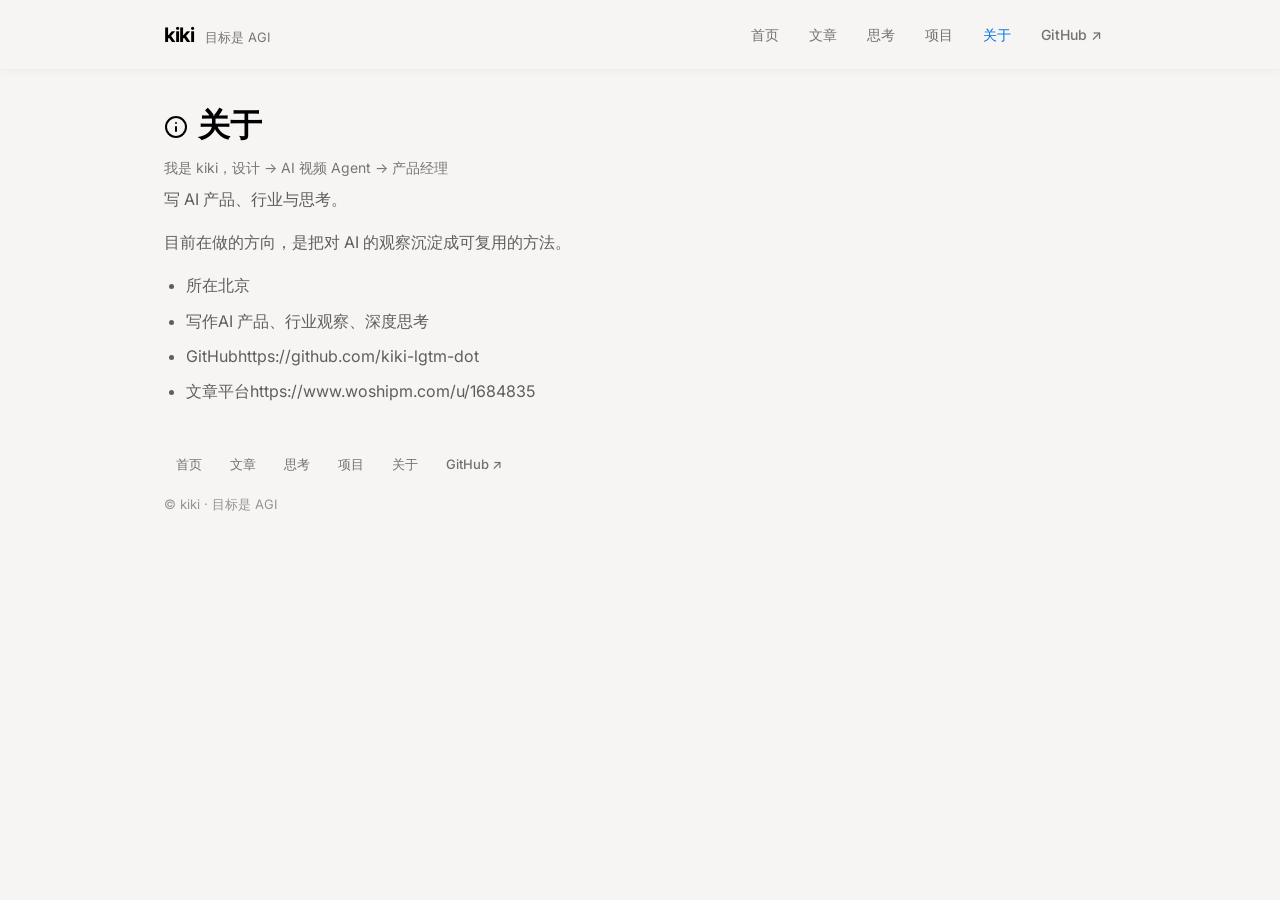
==== about/index.html @ 05e3a3a6 "feat: kiki 个人博客网站" ====
<!DOCTYPE html>
<html lang="zh-CN">
<head>
<meta charset="UTF-8">
<meta name="viewport" content="width=device-width, initial-scale=1">
<title>关于 · kiki</title>
<link rel="stylesheet" href="../assets/css/style.css">
</head>
<body>
<header class="site-header">
  <div class="wrap">
    <div class="brand">
      <span class="name">kiki</span>
      <span class="tagline">目标是 AGI</span>
    </div>
    <nav class="nav">
      <a href="../index.html" class="">首页</a>
      <a href="../blog/index.html" class="">文章</a>
      <a href="../thought/index.html" class="">思考</a>
      <a href="../project/index.html" class="">项目</a>
      <a href="../about/index.html" class="active">关于</a>
      <a href="https://github.com/kiki-lgtm-dot" target="_blank" rel="noopener">GitHub ↗</a>
    </nav>
  </div>
</header>
<main class="wrap">
    <div class="page-head">
      <h1><svg width="24" height="24" viewBox="0 0 24 24" fill="none" stroke="currentColor" stroke-width="2" stroke-linecap="round" stroke-linejoin="round" style="flex-shrink:0;"><circle cx="12" cy="12" r="10"/><path d="M12 16v-4"/><path d="M12 8h.01"/></svg> 关于</h1>
      <p>我是 kiki，设计 → AI 视频 Agent → 产品经理</p>
    </div>
    <div class="article-body" style="max-width:720px">
      <p>写 AI 产品、行业与思考。</p><p>目前在做的方向，是把对 AI 的观察沉淀成可复用的方法。</p>
      <ul><li><span class="date">所在</span><span>北京</span></li><li><span class="date">写作</span><span>AI 产品、行业观察、深度思考</span></li><li><span class="date">GitHub</span><span><a href="https://github.com/kiki-lgtm-dot" target="_blank" rel="noopener">https://github.com/kiki-lgtm-dot</a></span></li><li><span class="date">文章平台</span><span><a href="https://www.woshipm.com/u/1684835" target="_blank" rel="noopener">https://www.woshipm.com/u/1684835</a></span></li></ul>
    </div>
  </main>
<footer class="site-footer">
  <div class="wrap">
    <nav class="footer-links"><a href="../index.html" class="">首页</a>
      <a href="../blog/index.html" class="">文章</a>
      <a href="../thought/index.html" class="">思考</a>
      <a href="../project/index.html" class="">项目</a>
      <a href="../about/index.html" class="">关于</a>
      <a href="https://github.com/kiki-lgtm-dot" target="_blank" rel="noopener">GitHub ↗</a></nav>
    <div class="copyright">© kiki · 目标是 AGI</div>
  </div>
</footer>
</body>
</html>
---- assets/css/style.css ----
@import url('https://fonts.googleapis.com/css2?family=Inter:wght@400;500;600;700&family=Source+Serif+Pro:ital@0;1&display=swap');

/* ============================================================
   kiki 个人博客 —— Notion 风 · warm paper notebook
   参考 styles.refero.design/style/2bf4c61f
   ============================================================ */
:root {
  --blue: #0075de;            /* Notion Blue —— 唯一主色 */
  --paper: #f6f5f4;           /* 暖米色画布 */
  --white: #ffffff;           /* 卡片表面 */
  --ink: #000000;             /* 墨色 */
  --charcoal: #111111;
  --stone: #757575;           /* 60% 墨 */
  --graphite: #615d59;        /* 正文暖灰 */
  --slate: #696969;
  --sky-tint: #e6f3fe;        /* 浅蓝 ghost */
  --marigold: #ffb110;        /* 黄 accent */
  --coral: #f64932;           /* 红橙 accent */
  --saffron: #e89d01;
  --vermillion: #e32d14;
  --mocha: #b18164;
  --sky-wash: #62aef0;        /* 亮蓝 accent */
  --midnight: #02093a;        /* 深蓝黑 accent */
  --border: rgba(0, 0, 0, 0.08);
  --radius-card: 12px;
  --radius-btn: 8px;
  --radius-pill: 9999px;
  --font: 'Inter', ui-sans-serif, system-ui, -apple-system, BlinkMacSystemFont,
          'Segoe UI', 'PingFang SC', 'Hiragino Sans GB', 'Microsoft YaHei', sans-serif;
  --font-serif: 'Source Serif Pro', Georgia, 'Songti SC', 'SimSun', serif;
}

* { box-sizing: border-box; }

html { -webkit-text-size-adjust: 100%; }

body {
  margin: 0;
  background: var(--paper);
  color: var(--ink);
  font-family: var(--font);
  font-size: 16px;
  line-height: 1.5;
  word-break: break-word;
  -webkit-font-smoothing: antialiased;
}

a { color: inherit; text-decoration: none; transition: color .16s; }
a:hover { color: var(--blue); }

img { max-width: 100%; height: auto; }

.wrap {
  max-width: 1000px;
  margin: 0 auto;
  padding: 0 24px;
}

/* ---------- 顶部导航（sticky + 极轻投影） ---------- */
.site-header {
  position: sticky;
  top: 0;
  z-index: 50;
  background: rgba(246, 245, 244, 0.86);
  -webkit-backdrop-filter: blur(10px);
  backdrop-filter: blur(10px);
  box-shadow: 0px 0.7px 1.462px 0px rgba(0, 0, 0, 0.015), 0px 3px 9px 0px rgba(0, 0, 0, 0.03);
  padding: 16px 0;
}
.site-header .wrap {
  display: flex;
  align-items: center;
  justify-content: space-between;
  gap: 16px;
  flex-wrap: wrap;
}
.brand { display: flex; align-items: baseline; gap: 10px; }
.brand .name {
  font-size: 20px;
  font-weight: 700;
  letter-spacing: -0.3px;
  color: var(--ink);
}
.brand .tagline { font-size: 13px; color: var(--stone); }
.nav { display: flex; gap: 2px; flex-wrap: wrap; }
.nav a {
  font-size: 14px;
  font-weight: 500;
  color: rgba(0, 0, 0, 0.54);
  padding: 8px 14px;
  border-radius: var(--radius-btn);
  transition: color .16s;
}
.nav a:hover { color: var(--ink); }
.nav a.active { color: var(--blue); }

/* ---------- 首页英雄区（accent 色块卡） ---------- */
.hero { padding: 36px 0 8px; }
.hero-grid {
  display: grid;
  grid-template-columns: repeat(3, 1fr);
  gap: 16px;
}
.stat-card {
  position: relative;
  display: block;
  border-radius: var(--radius-card);
  padding: 24px;
  transition: transform .18s;
}
.stat-card:hover { transform: translateY(-2px); color: inherit; }
.stat-card:nth-child(1) { background: var(--marigold); }
.stat-card:nth-child(2) { background: var(--sky-wash); }
.stat-card:nth-child(3) { background: var(--midnight); }
.stat-card:nth-child(3) .title,
.stat-card:nth-child(3) .sub { color: #fff; }
.stat-card:nth-child(3) .arrow { color: rgba(255, 255, 255, 0.6); }

.stat-card .num {
  font-size: 44px;
  font-weight: 800;
  line-height: 1;
  letter-spacing: -1.5px;
  color: var(--ink);
}
.stat-card:nth-child(3) .num { color: #fff; }
.stat-card .title { font-size: 17px; font-weight: 600; margin-top: 8px; }
.stat-card .sub { font-size: 13px; color: rgba(0, 0, 0, 0.6); margin-top: 2px; }
.stat-card .arrow {
  position: absolute;
  right: 22px;
  top: 26px;
  font-size: 20px;
  color: rgba(0, 0, 0, 0.4);
}

/* 装饰角色标记：白底圆 + 2px 彩色描边 */
.neu-icon {
  display: inline-flex;
  align-items: center;
  justify-content: center;
  width: 48px;
  height: 48px;
  border-radius: 50%;
  margin-bottom: 12px;
  background: var(--white);
}
.stat-card:nth-child(1) .neu-icon { color: var(--blue); }
.stat-card:nth-child(2) .neu-icon { color: var(--coral); }
.stat-card:nth-child(3) .neu-icon { color: var(--marigold); }

/* ---------- 主体两栏布局 ---------- */
.layout {
  display: grid;
  grid-template-columns: minmax(0, 1fr) 280px;
  gap: 44px;
  padding: 32px 0 64px;
}
@media (max-width: 800px) {
  .layout { grid-template-columns: 1fr; }
  .hero-grid { grid-template-columns: 1fr; }
}

.section-title svg,
.page-head h1 svg { vertical-align: -3px; margin-right: 4px; }
.section-title {
  font-size: 22px;
  font-weight: 700;
  letter-spacing: -0.4px;
  margin: 0;
}
.section-meta {
  display: flex;
  justify-content: space-between;
  align-items: baseline;
  margin-bottom: 20px;
}
.section-meta .more { font-size: 13px; color: var(--stone); font-weight: 500; }

.post-item {
  background: var(--white);
  border: 1px solid var(--border);
  border-radius: var(--radius-card);
  padding: 24px;
  margin-bottom: 16px;
  transition: border-color .16s;
}
.post-item:hover { border-color: rgba(0, 0, 0, 0.16); }
.post-item .ptitle {
  font-size: 18px;
  font-weight: 600;
  letter-spacing: -0.2px;
  line-height: 1.4;
  margin: 0 0 6px;
}
.post-item .ptitle a:hover { color: var(--blue); }
.post-meta {
  font-size: 13px;
  color: var(--stone);
  margin-bottom: 8px;
  display: flex;
  align-items: center;
  gap: 8px;
}
.cat-tag {
  display: inline-block;
  font-size: 12px;
  font-weight: 500;
  color: var(--ink);
  background: var(--sky-tint);
  border-radius: var(--radius-pill);
  padding: 2px 12px;
}
.post-item .excerpt {
  font-size: 14px;
  color: var(--graphite);
  margin: 0 0 8px;
  display: -webkit-box;
  -webkit-line-clamp: 2;
  -webkit-box-orient: vertical;
  overflow: hidden;
}
.read-more { font-size: 13px; color: var(--blue); font-weight: 500; }

/* ---------- 侧栏 ---------- */
.sidebar .sblock { margin-bottom: 28px; }
.sidebar h3 {
  display: flex;
  align-items: center;
  gap: 6px;
  font-size: 13px;
  font-weight: 600;
  letter-spacing: 0.2px;
  color: var(--stone);
  margin: 0 0 12px;
}
.sidebar .box {
  background: var(--white);
  border: 1px solid var(--border);
  border-radius: var(--radius-card);
  padding: 20px 18px;
  text-align: center;
}
.sidebar .profile .avatar {
  width: 88px;
  height: 88px;
  border-radius: 50%;
  background: #f0f0f0;
  margin: 0 auto 14px;
  overflow: hidden;
  border: 2px solid var(--blue);
}
.sidebar .profile .avatar img {
  width: 100%;
  height: 100%;
  object-fit: cover;
  object-position: 50% 22%;
}
.sidebar .profile .pname { font-size: 16px; font-weight: 600; }
.sidebar .profile .pdesc { font-size: 13px; color: var(--stone); margin-top: 4px; }
.sidebar .profile p { font-size: 13px; color: var(--stone); margin: 6px 0 0; }

.sidebar ul { list-style: none; margin: 0; padding: 0; }
.sidebar li {
  margin: 0;
  padding: 7px 0;
  font-size: 14px;
  border-bottom: 1px dashed #e3e0db;
}
.sidebar li:last-child { border-bottom: 0; }
.sidebar li a { color: rgba(0, 0, 0, 0.8); }
.sidebar li a:hover { color: var(--blue); }
.sidebar li .count { color: var(--stone); font-size: 12px; margin-left: 4px; }
.sidebar .plain-list li { display: flex; justify-content: space-between; }

/* ---------- 搜索框 ---------- */
.search-box {
  display: flex;
  background: var(--white);
  border: 1px solid var(--border);
  border-radius: var(--radius-btn);
  overflow: hidden;
}
.search-box input {
  flex: 1;
  border: 0;
  padding: 9px 14px;
  font-size: 14px;
  font-family: inherit;
  background: transparent;
  outline: none;
  color: var(--ink);
}

/* ---------- 页脚 ---------- */
.site-footer { padding: 28px 0 48px; }
.site-footer .wrap { display: flex; flex-direction: column; gap: 14px; }
.footer-links { display: flex; gap: 4px; flex-wrap: wrap; }
.footer-links a {
  font-size: 13px;
  font-weight: 500;
  color: rgba(0, 0, 0, 0.54);
  padding: 6px 12px;
  border-radius: var(--radius-btn);
}
.footer-links a:hover { color: var(--ink); }
.copyright { font-size: 13px; color: rgba(0, 0, 0, 0.4); }

/* ---------- 文章详情页（白纸卡） ---------- */
.article-page {
  max-width: 760px;
  margin: 32px auto 68px;
  padding: 44px 48px;
  background: var(--white);
  border: 1px solid var(--border);
  border-radius: var(--radius-card);
}
@media (max-width: 640px) {
  .article-page { margin: 16px 12px 52px; padding: 26px 20px; }
}
.article-head { margin-bottom: 26px; }
.article-head .cat { margin-bottom: 14px; }
.article-head h1 {
  font-size: 32px;
  font-weight: 700;
  letter-spacing: -0.7px;
  line-height: 1.25;
  margin: 0 0 12px;
}
.article-head .meta { font-size: 13px; color: var(--stone); }
.article-cover {
  margin: 0 0 28px;
  border-radius: var(--radius-card);
  overflow: hidden;
  border: 1px solid var(--border);
}
.article-cover img { display: block; width: 100%; }
/* 引言用衬线体，编辑感 */
.article-lead {
  font-size: 17px;
  font-family: var(--font-serif);
  color: var(--graphite);
  line-height: 1.6;
  margin: 0 0 28px;
  padding-left: 18px;
  border-left: 2px solid var(--marigold);
}
.article-body h2 {
  font-size: 22px;
  font-weight: 700;
  letter-spacing: -0.4px;
  margin: 34px 0 14px;
  line-height: 1.3;
}
.article-body h3 { font-size: 17px; font-weight: 600; margin: 24px 0 10px; }
.article-body p {
  margin: 0 0 16px;
  font-size: 16px;
  line-height: 1.7;
  color: var(--graphite);
}
.article-body ul, .article-body ol { margin: 0 0 16px; padding-left: 22px; }
.article-body li { margin-bottom: 8px; line-height: 1.7; color: var(--graphite); }
.article-body blockquote {
  margin: 0 0 18px;
  padding: 14px 18px;
  background: var(--sky-tint);
  border-radius: var(--radius-btn);
  color: var(--graphite);
  font-size: 15px;
}
.article-body .refs {
  margin-top: 34px;
  padding-top: 18px;
  border-top: 1px solid var(--border);
  font-size: 13px;
  color: var(--stone);
}
.article-body .refs h2 { font-size: 15px; }
.article-body .refs li { font-size: 13px; color: var(--stone); }

/* ---------- 列表页标题区 ---------- */
.page-head { padding: 32px 0 8px; }
.page-head h1 {
  font-size: 32px;
  font-weight: 700;
  letter-spacing: -0.7px;
  margin: 0;
}
.page-head p { font-size: 14px; color: var(--stone); margin: 8px 0 0; }

/* ---------- 年份分组 ---------- */
.year-group { margin: 24px 0; }
.year-group h2 {
  font-size: 18px;
  font-weight: 600;
  letter-spacing: -0.2px;
  margin: 0 0 8px;
  color: var(--ink);
}
.year-group h2 .cnt { color: var(--stone); font-weight: 400; font-size: 14px; }
.year-group ul { list-style: none; margin: 0; padding: 0; }
.year-group li {
  display: flex;
  align-items: baseline;
  gap: 14px;
  padding: 12px 16px;
  margin-bottom: 8px;
  background: var(--white);
  border: 1px solid var(--border);
  border-radius: var(--radius-btn);
}
.year-group li .date { font-size: 13px; color: var(--stone); flex-shrink: 0; }
.year-group li a { font-size: 15px; flex: 1; }
.year-group li a:hover { color: var(--blue); }
.year-group li .cat { font-size: 12px; color: var(--stone); flex-shrink: 0; }
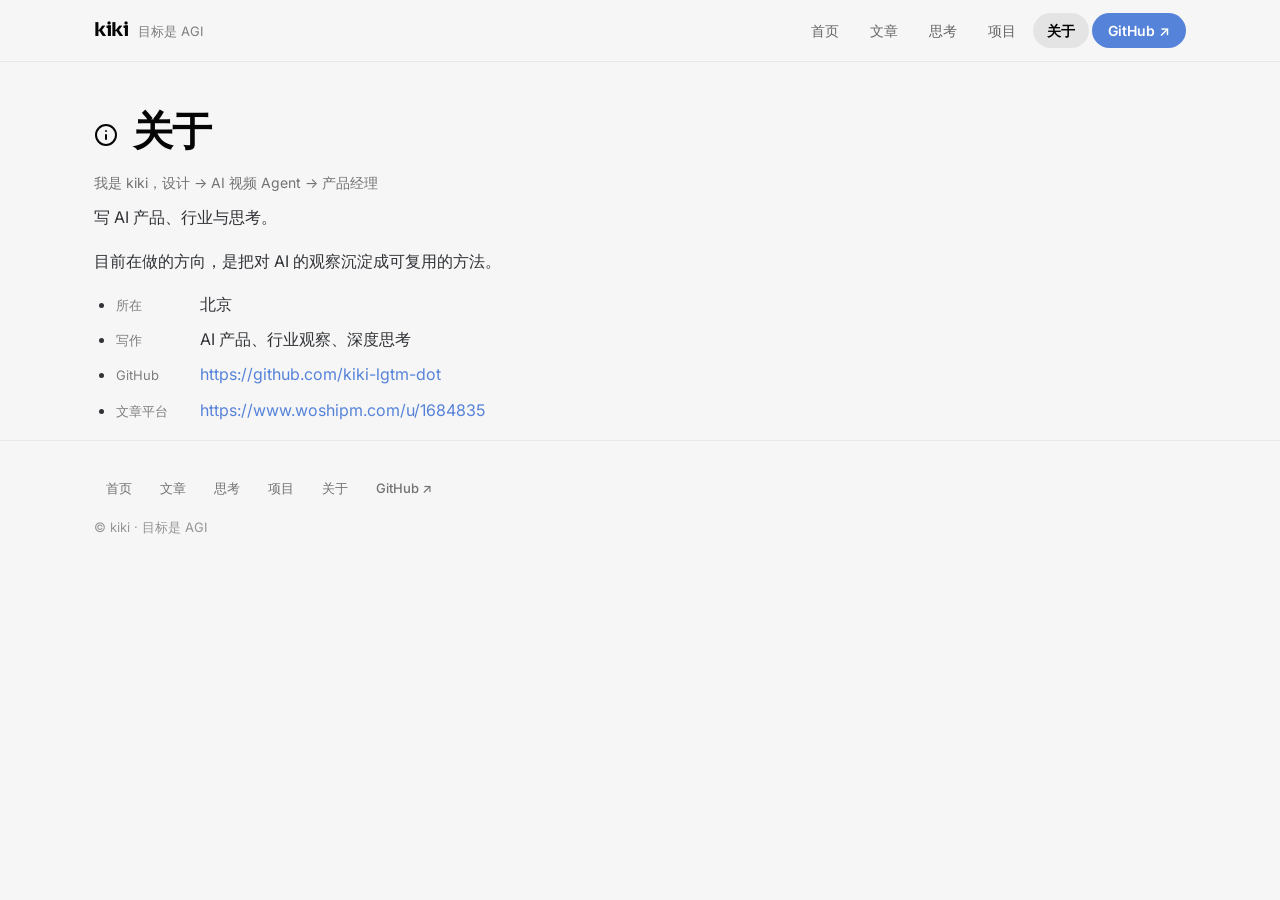
==== commit 75b943a7: "feat: 首页重设计为 Huly 午夜极光风（深色 hero + 胶囊几何 + 深浅节奏）" ====
--- a/about/index.html
+++ b/about/index.html
@@ -6,7 +6,7 @@
 <title>关于 · kiki</title>
 <link rel="stylesheet" href="../assets/css/style.css">
 </head>
-<body>
+<body class="page-light">
 <header class="site-header">
   <div class="wrap">
     <div class="brand">
@@ -19,7 +19,7 @@
       <a href="../thought/index.html" class="">思考</a>
       <a href="../project/index.html" class="">项目</a>
       <a href="../about/index.html" class="active">关于</a>
-      <a href="https://github.com/kiki-lgtm-dot" target="_blank" rel="noopener">GitHub ↗</a>
+      <a href="https://github.com/kiki-lgtm-dot" target="_blank" rel="noopener" class="nav-cta">GitHub ↗</a>
     </nav>
   </div>
 </header>
@@ -40,7 +40,7 @@
       <a href="../thought/index.html" class="">思考</a>
       <a href="../project/index.html" class="">项目</a>
       <a href="../about/index.html" class="">关于</a>
-      <a href="https://github.com/kiki-lgtm-dot" target="_blank" rel="noopener">GitHub ↗</a></nav>
+      <a href="https://github.com/kiki-lgtm-dot" target="_blank" rel="noopener" class="">GitHub ↗</a></nav>
     <div class="copyright">© kiki · 目标是 AGI</div>
   </div>
 </footer>
--- a/assets/css/style.css
+++ b/assets/css/style.css
@@ -1,38 +1,55 @@
-@import url('https://fonts.googleapis.com/css2?family=Inter:wght@400;500;600;700&family=Source+Serif+Pro:ital@0;1&display=swap');
-
-/* ============================================================
-   kiki 个人博客 —— Notion 风 · warm paper notebook
-   参考 styles.refero.design/style/2bf4c61f
+@import url('https://fonts.googleapis.com/css2?family=Inter:wght@300;400;500;600;700&family=Sora:wght@400;500;600;700;800&display=swap');
+
+/* ============================================================
+   kiki 个人博客 —— Huly 风 · midnight observatory aurora
+   参考 styles.refero.design/style/d018e81d-6bb6-4445-86d7-39fd6be7e74d
+   语言：近黑画布 + 紫罗兰鸢尾 → 珊瑚余烬的极光光束
    ============================================================ */
 :root {
-  --blue: #0075de;            /* Notion Blue —— 唯一主色 */
-  --paper: #f6f5f4;           /* 暖米色画布 */
-  --white: #ffffff;           /* 卡片表面 */
-  --ink: #000000;             /* 墨色 */
-  --charcoal: #111111;
-  --stone: #757575;           /* 60% 墨 */
-  --graphite: #615d59;        /* 正文暖灰 */
-  --slate: #696969;
-  --sky-tint: #e6f3fe;        /* 浅蓝 ghost */
-  --marigold: #ffb110;        /* 黄 accent */
-  --coral: #f64932;           /* 红橙 accent */
-  --saffron: #e89d01;
-  --vermillion: #e32d14;
-  --mocha: #b18164;
-  --sky-wash: #62aef0;        /* 亮蓝 accent */
-  --midnight: #02093a;        /* 深蓝黑 accent */
-  --border: rgba(0, 0, 0, 0.08);
-  --radius-card: 12px;
-  --radius-btn: 8px;
-  --radius-pill: 9999px;
+  /* —— 深色表面（首页 / hero） —— */
+  --void: #090a0c;              /* 最深的近黑，hero 渐变基底 */
+  --obsidian: #303236;          /* 深色页面画布 */
+  --charcoal: #111111;          /* 抬升的卡片面板 */
+  --card: #16171a;              /* 深色卡片微抬升面 */
+  --slate-edge: #4a4b50;        /* 深色细边 / 分隔线 */
+  --iron-veil: #6b6c6d;         /* 标签、列表项填充的弱化底 */
+  --smoke: #95979e;             /* 次级文字、图标描边 */
+  --ash: #a9a9aa;               /* 三级文字 */
+  --frost: #d1d1d1;             /* 浅色模式边框 */
+  --linen: #e5e5e7;             /* 浅色表面 tint */
+  --snow: #ffffff;              /* 白 */
+
+  /* —— 强调色：只有这一对 —— */
+  --iris: #5683da;              /* Electric Iris 主色 */
+  --iris-bright: #7ea0e8;       /* iris 亮部 */
+  --ember: #ff8964;             /* Ember Pulse 暖色 */
+  --molasses: #5a250a;          /* 深余烬 */
+
+  /* —— 浅色模式（列表页 / 文章页） —— */
+  --paper: #f6f6f6;
+  --ink: #050506;
+  --ink-soft: #303236;
+
+  /* —— 字体 —— */
   --font: 'Inter', ui-sans-serif, system-ui, -apple-system, BlinkMacSystemFont,
           'Segoe UI', 'PingFang SC', 'Hiragino Sans GB', 'Microsoft YaHei', sans-serif;
-  --font-serif: 'Source Serif Pro', Georgia, 'Songti SC', 'SimSun', serif;
+  --font-display: 'Sora', 'Inter', ui-sans-serif, system-ui, -apple-system,
+          BlinkMacSystemFont, 'Segoe UI', 'PingFang SC', 'Microsoft YaHei', sans-serif;
+
+  /* —— 形状 —— */
+  --radius-input: 4px;
+  --radius-card: 12px;
+  --radius-panel: 30px;
+  --radius-full: 9999px;
+
+  /* —— 阴影 —— */
+  --shadow-sm: rgba(0, 0, 0, 0.15) 0px 4px 6px 0px;
+  --shadow-md: rgba(0, 0, 0, 0.35) 0px 4px 16px 0px;
+  --shadow-xl: rgba(0, 0, 0, 0.5) 0px 6px 25px 0px;
 }
 
 * { box-sizing: border-box; }
-
-html { -webkit-text-size-adjust: 100%; }
+html { -webkit-text-size-adjust: 100%; scroll-behavior: smooth; }
 
 body {
   margin: 0;
@@ -43,29 +60,28 @@
   line-height: 1.5;
   word-break: break-word;
   -webkit-font-smoothing: antialiased;
-}
-
-a { color: inherit; text-decoration: none; transition: color .16s; }
-a:hover { color: var(--blue); }
-
+  text-rendering: optimizeLegibility;
+}
+
+::selection { background: rgba(86, 131, 218, 0.28); }
+
+a { color: inherit; text-decoration: none; transition: color .16s, background .16s, border-color .16s; }
 img { max-width: 100%; height: auto; }
 
-.wrap {
-  max-width: 1000px;
-  margin: 0 auto;
-  padding: 0 24px;
-}
-
-/* ---------- 顶部导航（sticky + 极轻投影） ---------- */
+.wrap { max-width: 1140px; margin: 0 auto; padding: 0 24px; }
+
+/* ============================================================
+   顶部导航
+   ============================================================ */
 .site-header {
   position: sticky;
   top: 0;
   z-index: 50;
-  background: rgba(246, 245, 244, 0.86);
-  -webkit-backdrop-filter: blur(10px);
-  backdrop-filter: blur(10px);
-  box-shadow: 0px 0.7px 1.462px 0px rgba(0, 0, 0, 0.015), 0px 3px 9px 0px rgba(0, 0, 0, 0.03);
-  padding: 16px 0;
+  padding: 13px 0;
+  background: rgba(246, 246, 246, 0.86);
+  -webkit-backdrop-filter: blur(12px);
+  backdrop-filter: blur(12px);
+  border-bottom: 1px solid rgba(0, 0, 0, 0.06);
 }
 .site-header .wrap {
   display: flex;
@@ -76,167 +92,334 @@
 }
 .brand { display: flex; align-items: baseline; gap: 10px; }
 .brand .name {
-  font-size: 20px;
+  font-family: var(--font-display);
+  font-size: 19px;
   font-weight: 700;
-  letter-spacing: -0.3px;
+  letter-spacing: -0.4px;
   color: var(--ink);
 }
-.brand .tagline { font-size: 13px; color: var(--stone); }
-.nav { display: flex; gap: 2px; flex-wrap: wrap; }
+.brand .tagline { font-size: 13px; color: rgba(5, 5, 6, 0.5); }
+
+.nav { display: flex; align-items: center; gap: 3px; flex-wrap: wrap; }
 .nav a {
   font-size: 14px;
   font-weight: 500;
-  color: rgba(0, 0, 0, 0.54);
-  padding: 8px 14px;
-  border-radius: var(--radius-btn);
-  transition: color .16s;
-}
-.nav a:hover { color: var(--ink); }
-.nav a.active { color: var(--blue); }
-
-/* ---------- 首页英雄区（accent 色块卡） ---------- */
-.hero { padding: 36px 0 8px; }
-.hero-grid {
+  color: rgba(5, 5, 6, 0.6);
+  padding: 7px 14px;
+  border-radius: var(--radius-full);
+}
+.nav a:hover { color: var(--ink); background: rgba(0, 0, 0, 0.05); }
+.nav a.active { color: var(--ink); background: rgba(0, 0, 0, 0.07); font-weight: 600; }
+
+/* GitHub 用主色胶囊按钮 */
+.nav a.nav-cta {
+  background: var(--iris);
+  color: #fff;
+  padding: 7px 16px;
+  font-weight: 600;
+}
+.nav a.nav-cta:hover { background: #6c94e2; color: #fff; }
+
+/* —— 首页深色版导航（透明悬浮于 hero 之上） —— */
+body.page-home .site-header {
+  background: transparent;
+  border-bottom-color: transparent;
+}
+body.page-home .brand .name { color: #fff; }
+body.page-home .brand .tagline { color: rgba(255, 255, 255, 0.55); }
+body.page-home .nav a { color: rgba(255, 255, 255, 0.72); }
+body.page-home .nav a:hover { color: #fff; background: rgba(255, 255, 255, 0.1); }
+body.page-home .nav a.active { color: #fff; background: rgba(255, 255, 255, 0.14); }
+body.page-home .nav a.nav-cta {
+  background: rgba(255, 255, 255, 0.12);
+  color: #fff;
+  border: 1px solid rgba(255, 255, 255, 0.22);
+}
+body.page-home .nav a.nav-cta:hover { background: #fff; color: var(--void); }
+
+/* ============================================================
+   按钮（胶囊优先）
+   ============================================================ */
+.btn {
+  display: inline-flex;
+  align-items: center;
+  gap: 8px;
+  font-size: 14px;
+  font-weight: 500;
+  padding: 12px 24px;
+  border-radius: var(--radius-full);
+  letter-spacing: -0.01em;
+  cursor: pointer;
+}
+.btn-primary { background: var(--iris); color: #fff; }
+.btn-primary:hover { background: var(--iris-bright); color: #fff; box-shadow: 0 0 0 6px rgba(86, 131, 218, 0.18); }
+.btn-ghost {
+  background: transparent;
+  color: #fff;
+  border: 1px solid var(--slate-edge);
+}
+.btn-ghost:hover { background: #fff; color: var(--void); }
+
+/* ============================================================
+   首页 Hero —— 极光光束
+   ============================================================ */
+.hero {
+  position: relative;
+  overflow: hidden;
+  background: var(--void);
+  color: var(--snow);
+  padding: 96px 0 88px;
+}
+/* 夜空星点 */
+.hero::before {
+  content: "";
+  position: absolute;
+  inset: 0;
+  background-image:
+    radial-gradient(1px 1px at 18% 24%, rgba(255,255,255,0.55) 0, transparent 55%),
+    radial-gradient(1px 1px at 68% 14%, rgba(255,255,255,0.4) 0, transparent 55%),
+    radial-gradient(1.5px 1.5px at 82% 30%, rgba(255,255,255,0.35) 0, transparent 55%),
+    radial-gradient(1px 1px at 12% 62%, rgba(255,255,255,0.3) 0, transparent 55%),
+    radial-gradient(1px 1px at 44% 18%, rgba(255,255,255,0.28) 0, transparent 55%),
+    radial-gradient(1px 1px at 56% 68%, rgba(255,255,255,0.25) 0, transparent 55%),
+    radial-gradient(1.5px 1.5px at 90% 66%, rgba(255,255,255,0.3) 0, transparent 55%),
+    radial-gradient(1px 1px at 30% 44%, rgba(255,255,255,0.22) 0, transparent 55%);
+  pointer-events: none;
+}
+/* 垂直极光光束：鸢尾 → 余烬 → 白 */
+.hero::after {
+  content: "";
+  position: absolute;
+  top: -25%;
+  bottom: -25%;
+  right: 6%;
+  width: 26%;
+  background: linear-gradient(180deg,
+    rgba(86, 131, 218, 0.55) 0%,
+    rgba(86, 131, 218, 0.3) 32%,
+    rgba(255, 137, 100, 0.42) 66%,
+    rgba(255, 255, 255, 0.75) 100%);
+  filter: blur(46px);
+  opacity: 0.95;
+  pointer-events: none;
+}
+/* 底部太阳光晕 */
+.hero .aurora-wash {
+  position: absolute;
+  left: -10%;
+  bottom: -42%;
+  width: 70%;
+  height: 80%;
+  background: radial-gradient(ellipse at 50% 100%,
+    rgba(255, 170, 129, 0.22) 0%,
+    rgba(255, 137, 100, 0.1) 45%,
+    transparent 72%);
+  pointer-events: none;
+}
+
+.hero-inner {
+  position: relative;
+  z-index: 1;
   display: grid;
-  grid-template-columns: repeat(3, 1fr);
-  gap: 16px;
-}
-.stat-card {
-  position: relative;
-  display: block;
-  border-radius: var(--radius-card);
-  padding: 24px;
-  transition: transform .18s;
-}
-.stat-card:hover { transform: translateY(-2px); color: inherit; }
-.stat-card:nth-child(1) { background: var(--marigold); }
-.stat-card:nth-child(2) { background: var(--sky-wash); }
-.stat-card:nth-child(3) { background: var(--midnight); }
-.stat-card:nth-child(3) .title,
-.stat-card:nth-child(3) .sub { color: #fff; }
-.stat-card:nth-child(3) .arrow { color: rgba(255, 255, 255, 0.6); }
-
-.stat-card .num {
-  font-size: 44px;
+  grid-template-columns: minmax(0, 1.25fr) minmax(0, 1fr);
+  align-items: center;
+  gap: 48px;
+}
+
+.hero-eyebrow {
+  display: inline-flex;
+  align-items: center;
+  gap: 8px;
+  font-size: 12px;
+  font-weight: 500;
+  letter-spacing: 0.01em;
+  color: var(--ash);
+  border: 1px solid var(--slate-edge);
+  border-radius: var(--radius-full);
+  padding: 6px 14px;
+  margin-bottom: 26px;
+}
+.hero-eyebrow .dot {
+  width: 6px;
+  height: 6px;
+  border-radius: 50%;
+  background: var(--ember);
+  box-shadow: 0 0 0 4px rgba(255, 137, 100, 0.18);
+}
+
+.hero-title {
+  font-family: var(--font-display);
+  font-size: clamp(44px, 6.4vw, 76px);
+  line-height: 0.98;
   font-weight: 800;
+  letter-spacing: -0.04em;
+  margin: 0 0 22px;
+  color: #fff;
+}
+.hero-title .grad {
+  background: linear-gradient(115deg, var(--iris-bright) 10%, #9db8ef 38%, var(--ember) 100%);
+  -webkit-background-clip: text;
+  background-clip: text;
+  color: transparent;
+}
+
+.hero-lead {
+  font-size: 16px;
+  line-height: 1.7;
+  color: var(--ash);
+  max-width: 460px;
+  margin: 0 0 30px;
+}
+
+.hero-actions { display: flex; gap: 12px; flex-wrap: wrap; }
+
+/* —— 圆形统计计数器（signature） —— */
+.hero-stats {
+  display: flex;
+  justify-content: flex-end;
+  gap: 20px;
+}
+.stat {
+  display: flex;
+  flex-direction: column;
+  align-items: center;
+  gap: 10px;
+}
+.stat-ring {
+  width: 108px;
+  height: 108px;
+  border-radius: 50%;
+  display: flex;
+  align-items: center;
+  justify-content: center;
+  background:
+    radial-gradient(circle at 32% 26%, rgba(255, 255, 255, 0.09), transparent 55%),
+    var(--charcoal);
+  border: 1px solid var(--slate-edge);
+  transition: border-color .2s, transform .2s;
+}
+.stat:hover .stat-ring { border-color: var(--iris); transform: translateY(-3px); }
+.stat-num {
+  font-family: var(--font-display);
+  font-size: 40px;
+  font-weight: 700;
+  letter-spacing: -0.03em;
   line-height: 1;
-  letter-spacing: -1.5px;
-  color: var(--ink);
-}
-.stat-card:nth-child(3) .num { color: #fff; }
-.stat-card .title { font-size: 17px; font-weight: 600; margin-top: 8px; }
-.stat-card .sub { font-size: 13px; color: rgba(0, 0, 0, 0.6); margin-top: 2px; }
-.stat-card .arrow {
-  position: absolute;
-  right: 22px;
-  top: 26px;
-  font-size: 20px;
-  color: rgba(0, 0, 0, 0.4);
-}
-
-/* 装饰角色标记：白底圆 + 2px 彩色描边 */
-.neu-icon {
-  display: inline-flex;
-  align-items: center;
-  justify-content: center;
-  width: 48px;
-  height: 48px;
-  border-radius: 50%;
-  margin-bottom: 12px;
-  background: var(--white);
-}
-.stat-card:nth-child(1) .neu-icon { color: var(--blue); }
-.stat-card:nth-child(2) .neu-icon { color: var(--coral); }
-.stat-card:nth-child(3) .neu-icon { color: var(--marigold); }
-
-/* ---------- 主体两栏布局 ---------- */
+  color: #fff;
+}
+.stat:nth-child(2) .stat-num { color: var(--iris-bright); }
+.stat:nth-child(3) .stat-num { color: var(--ember); }
+.stat-label { font-size: 13px; color: var(--smoke); }
+
+/* ============================================================
+   主体两栏布局
+   ============================================================ */
 .layout {
   display: grid;
-  grid-template-columns: minmax(0, 1fr) 280px;
+  grid-template-columns: minmax(0, 1fr) 300px;
   gap: 44px;
-  padding: 32px 0 64px;
-}
-@media (max-width: 800px) {
+  padding: 48px 0 72px;
+}
+@media (max-width: 860px) {
   .layout { grid-template-columns: 1fr; }
-  .hero-grid { grid-template-columns: 1fr; }
-}
-
-.section-title svg,
-.page-head h1 svg { vertical-align: -3px; margin-right: 4px; }
-.section-title {
-  font-size: 22px;
-  font-weight: 700;
-  letter-spacing: -0.4px;
-  margin: 0;
-}
+  .hero-inner { grid-template-columns: 1fr; }
+  .hero-stats { justify-content: flex-start; }
+  .stat-ring { width: 90px; height: 90px; }
+}
+
 .section-meta {
   display: flex;
   justify-content: space-between;
   align-items: baseline;
-  margin-bottom: 20px;
-}
-.section-meta .more { font-size: 13px; color: var(--stone); font-weight: 500; }
-
+  margin-bottom: 22px;
+}
+.section-title {
+  font-family: var(--font-display);
+  font-size: 24px;
+  font-weight: 700;
+  letter-spacing: -0.02em;
+  margin: 0;
+  display: flex;
+  align-items: center;
+  gap: 8px;
+}
+.section-meta .more { font-size: 13px; color: var(--smoke); font-weight: 500; }
+.section-meta .more:hover { color: var(--iris); }
+
+/* ============================================================
+   文章卡片（深色）
+   ============================================================ */
 .post-item {
-  background: var(--white);
-  border: 1px solid var(--border);
+  background: var(--card);
+  border: 1px solid var(--slate-edge);
   border-radius: var(--radius-card);
   padding: 24px;
   margin-bottom: 16px;
-  transition: border-color .16s;
-}
-.post-item:hover { border-color: rgba(0, 0, 0, 0.16); }
+  transition: border-color .18s, transform .18s;
+}
+.post-item:hover { border-color: var(--smoke); transform: translateY(-2px); }
 .post-item .ptitle {
   font-size: 18px;
   font-weight: 600;
-  letter-spacing: -0.2px;
-  line-height: 1.4;
-  margin: 0 0 6px;
-}
-.post-item .ptitle a:hover { color: var(--blue); }
+  letter-spacing: -0.01em;
+  line-height: 1.45;
+  margin: 0 0 8px;
+}
+.post-item .ptitle a { color: #fff; }
+.post-item .ptitle a:hover { color: var(--iris-bright); }
 .post-meta {
   font-size: 13px;
-  color: var(--stone);
-  margin-bottom: 8px;
+  color: var(--smoke);
+  margin-bottom: 10px;
   display: flex;
   align-items: center;
   gap: 8px;
 }
+
+/* 标签胶囊 —— 分类配色：产品分析=iris，思考=ember，教程=中性 */
 .cat-tag {
-  display: inline-block;
+  display: inline-flex;
+  align-items: center;
   font-size: 12px;
   font-weight: 500;
-  color: var(--ink);
-  background: var(--sky-tint);
-  border-radius: var(--radius-pill);
-  padding: 2px 12px;
-}
+  padding: 3px 12px;
+  border-radius: var(--radius-full);
+  background: rgba(86, 131, 218, 0.14);
+  color: #93b1f0;
+}
+.cat-tag.cat-ember { background: rgba(255, 137, 100, 0.14); color: #ffa48b; }
+.cat-tag.cat-ash { background: rgba(149, 151, 158, 0.16); color: var(--frost); }
+
 .post-item .excerpt {
   font-size: 14px;
-  color: var(--graphite);
-  margin: 0 0 8px;
+  color: var(--ash);
+  margin: 0 0 10px;
   display: -webkit-box;
   -webkit-line-clamp: 2;
   -webkit-box-orient: vertical;
   overflow: hidden;
 }
-.read-more { font-size: 13px; color: var(--blue); font-weight: 500; }
-
-/* ---------- 侧栏 ---------- */
-.sidebar .sblock { margin-bottom: 28px; }
+.read-more { font-size: 13px; color: var(--iris-bright); font-weight: 500; }
+.read-more:hover { color: var(--ember); }
+
+/* ============================================================
+   侧栏（深色）
+   ============================================================ */
+.sidebar .sblock { margin-bottom: 26px; }
 .sidebar h3 {
   display: flex;
   align-items: center;
   gap: 6px;
-  font-size: 13px;
+  font-size: 12px;
   font-weight: 600;
-  letter-spacing: 0.2px;
-  color: var(--stone);
+  letter-spacing: 0.08em;
+  text-transform: uppercase;
+  color: var(--smoke);
   margin: 0 0 12px;
 }
 .sidebar .box {
-  background: var(--white);
-  border: 1px solid var(--border);
+  background: var(--card);
+  border: 1px solid var(--slate-edge);
   border-radius: var(--radius-card);
   padding: 20px 18px;
   text-align: center;
@@ -245,172 +428,236 @@
   width: 88px;
   height: 88px;
   border-radius: 50%;
-  background: #f0f0f0;
+  background: #222;
   margin: 0 auto 14px;
   overflow: hidden;
-  border: 2px solid var(--blue);
-}
-.sidebar .profile .avatar img {
-  width: 100%;
-  height: 100%;
-  object-fit: cover;
-  object-position: 50% 22%;
-}
-.sidebar .profile .pname { font-size: 16px; font-weight: 600; }
-.sidebar .profile .pdesc { font-size: 13px; color: var(--stone); margin-top: 4px; }
-.sidebar .profile p { font-size: 13px; color: var(--stone); margin: 6px 0 0; }
+  border: 2px solid var(--iris);
+  box-shadow: 0 0 0 5px rgba(86, 131, 218, 0.14);
+}
+.sidebar .profile .avatar img { width: 100%; height: 100%; object-fit: cover; object-position: 50% 22%; }
+.sidebar .profile .pname { font-size: 16px; font-weight: 600; color: #fff; }
+.sidebar .profile .pdesc { font-size: 13px; color: var(--smoke); margin-top: 4px; }
+.sidebar .profile p { font-size: 13px; color: var(--smoke); margin: 6px 0 0; }
 
 .sidebar ul { list-style: none; margin: 0; padding: 0; }
 .sidebar li {
   margin: 0;
-  padding: 7px 0;
+  padding: 8px 0;
   font-size: 14px;
-  border-bottom: 1px dashed #e3e0db;
+  border-bottom: 1px solid rgba(74, 75, 80, 0.5);
 }
 .sidebar li:last-child { border-bottom: 0; }
-.sidebar li a { color: rgba(0, 0, 0, 0.8); }
-.sidebar li a:hover { color: var(--blue); }
-.sidebar li .count { color: var(--stone); font-size: 12px; margin-left: 4px; }
+.sidebar li a { color: var(--ash); }
+.sidebar li a:hover { color: var(--iris-bright); }
+.sidebar li .count { color: var(--smoke); font-size: 12px; margin-left: 4px; }
 .sidebar .plain-list li { display: flex; justify-content: space-between; }
 
-/* ---------- 搜索框 ---------- */
+/* 搜索框 */
 .search-box {
   display: flex;
-  background: var(--white);
-  border: 1px solid var(--border);
-  border-radius: var(--radius-btn);
+  background: var(--card);
+  border: 1px solid var(--slate-edge);
+  border-radius: var(--radius-full);
   overflow: hidden;
 }
 .search-box input {
   flex: 1;
   border: 0;
-  padding: 9px 14px;
+  padding: 10px 18px;
   font-size: 14px;
   font-family: inherit;
   background: transparent;
   outline: none;
-  color: var(--ink);
-}
-
-/* ---------- 页脚 ---------- */
-.site-footer { padding: 28px 0 48px; }
+  color: #fff;
+}
+.search-box input::placeholder { color: var(--smoke); }
+
+/* ============================================================
+   页脚（深色）
+   ============================================================ */
+.site-footer { padding: 32px 0 56px; }
 .site-footer .wrap { display: flex; flex-direction: column; gap: 14px; }
 .footer-links { display: flex; gap: 4px; flex-wrap: wrap; }
 .footer-links a {
   font-size: 13px;
   font-weight: 500;
-  color: rgba(0, 0, 0, 0.54);
+  color: var(--smoke);
   padding: 6px 12px;
-  border-radius: var(--radius-btn);
-}
-.footer-links a:hover { color: var(--ink); }
-.copyright { font-size: 13px; color: rgba(0, 0, 0, 0.4); }
-
-/* ---------- 文章详情页（白纸卡） ---------- */
+  border-radius: var(--radius-full);
+}
+.footer-links a:hover { color: #fff; background: rgba(255, 255, 255, 0.08); }
+.copyright { font-size: 13px; color: rgba(255, 255, 255, 0.4); }
+
+/* ============================================================
+   深色页面基座（首页）
+   ============================================================ */
+body.page-home { background: var(--obsidian); }
+body.page-home .site-footer { border-top: 1px solid rgba(74, 75, 80, 0.5); }
+body.page-home .site-footer .copyright { color: rgba(255, 255, 255, 0.4); }
+
+/* ============================================================
+   浅色页面（列表页 / 文章页）—— "light band" 节奏
+   ============================================================ */
+body.page-light { background: var(--paper); color: var(--ink); }
+body.page-light .site-footer { border-top: 1px solid rgba(0, 0, 0, 0.06); }
+body.page-light .footer-links a { color: rgba(5, 5, 6, 0.55); }
+body.page-light .footer-links a:hover { color: var(--ink); background: rgba(0, 0, 0, 0.05); }
+body.page-light .copyright { color: rgba(5, 5, 6, 0.4); }
+
+/* 列表页标题区 */
+.page-head { padding: 40px 0 10px; }
+.page-head h1 {
+  font-family: var(--font-display);
+  font-size: 40px;
+  font-weight: 800;
+  letter-spacing: -0.03em;
+  margin: 0;
+}
+.page-head h1 svg { vertical-align: -2px; margin-right: 8px; }
+.page-head p { font-size: 14px; color: rgba(5, 5, 6, 0.55); margin: 10px 0 0; }
+
+/* 浅色版文章卡片（列表页用） */
+body.page-light .post-item {
+  background: var(--snow);
+  border: 1px solid rgba(0, 0, 0, 0.08);
+}
+body.page-light .post-item:hover { border-color: rgba(0, 0, 0, 0.18); }
+body.page-light .post-item .ptitle a { color: var(--ink); }
+body.page-light .post-item .ptitle a:hover { color: var(--iris); }
+body.page-light .post-item .excerpt { color: var(--ink-soft); }
+body.page-light .read-more { color: var(--iris); }
+
+/* 年份分组 */
+.year-group { margin: 26px 0; }
+.year-group h2 {
+  font-family: var(--font-display);
+  font-size: 20px;
+  font-weight: 700;
+  letter-spacing: -0.01em;
+  margin: 0 0 10px;
+  color: var(--ink);
+}
+.year-group h2 .cnt { color: rgba(5, 5, 6, 0.45); font-weight: 400; font-size: 14px; }
+.year-group ul { list-style: none; margin: 0; padding: 0; }
+.year-group li {
+  display: flex;
+  align-items: baseline;
+  gap: 14px;
+  padding: 13px 16px;
+  margin-bottom: 8px;
+  background: var(--snow);
+  border: 1px solid rgba(0, 0, 0, 0.08);
+  border-radius: var(--radius-card);
+}
+.year-group li .date { font-size: 13px; color: rgba(5, 5, 6, 0.5); flex-shrink: 0; }
+.year-group li a { font-size: 15px; flex: 1; color: var(--ink); }
+.year-group li a:hover { color: var(--iris); }
+.year-group li .cat { font-size: 12px; color: rgba(5, 5, 6, 0.5); flex-shrink: 0; }
+
+/* ============================================================
+   文章详情页（白纸卡，light band）
+   ============================================================ */
 .article-page {
   max-width: 760px;
   margin: 32px auto 68px;
   padding: 44px 48px;
-  background: var(--white);
-  border: 1px solid var(--border);
-  border-radius: var(--radius-card);
+  background: var(--snow);
+  border: 1px solid rgba(0, 0, 0, 0.08);
+  border-radius: var(--radius-panel);
+  box-shadow: var(--shadow-sm);
 }
 @media (max-width: 640px) {
-  .article-page { margin: 16px 12px 52px; padding: 26px 20px; }
+  .article-page { margin: 16px 12px 52px; padding: 26px 20px; border-radius: var(--radius-card); }
 }
 .article-head { margin-bottom: 26px; }
-.article-head .cat { margin-bottom: 14px; }
+.article-head .cat { margin-bottom: 16px; }
+.article-head .cat .cat-tag { background: rgba(86, 131, 218, 0.12); color: #3f6cc9; }
+.article-head .cat .cat-tag.cat-ember { background: rgba(255, 137, 100, 0.16); color: #d95d33; }
+.article-head .cat .cat-tag.cat-ash { background: rgba(0, 0, 0, 0.07); color: rgba(5, 5, 6, 0.6); }
 .article-head h1 {
-  font-size: 32px;
-  font-weight: 700;
-  letter-spacing: -0.7px;
-  line-height: 1.25;
-  margin: 0 0 12px;
-}
-.article-head .meta { font-size: 13px; color: var(--stone); }
+  font-family: var(--font-display);
+  font-size: 34px;
+  font-weight: 800;
+  letter-spacing: -0.02em;
+  line-height: 1.22;
+  margin: 0 0 14px;
+  color: var(--ink);
+}
+.article-head .meta { font-size: 13px; color: rgba(5, 5, 6, 0.5); }
 .article-cover {
   margin: 0 0 28px;
   border-radius: var(--radius-card);
   overflow: hidden;
-  border: 1px solid var(--border);
+  border: 1px solid rgba(0, 0, 0, 0.08);
 }
 .article-cover img { display: block; width: 100%; }
-/* 引言用衬线体，编辑感 */
+
+/* 引言用衬线感，编辑感 */
 .article-lead {
   font-size: 17px;
-  font-family: var(--font-serif);
-  color: var(--graphite);
-  line-height: 1.6;
+  color: var(--ink-soft);
+  line-height: 1.65;
   margin: 0 0 28px;
   padding-left: 18px;
-  border-left: 2px solid var(--marigold);
-}
+  border-left: 2px solid var(--ember);
+}
+
+.article-body { color: var(--ink-soft); }
 .article-body h2 {
+  font-family: var(--font-display);
   font-size: 22px;
   font-weight: 700;
-  letter-spacing: -0.4px;
+  letter-spacing: -0.01em;
   margin: 34px 0 14px;
   line-height: 1.3;
-}
-.article-body h3 { font-size: 17px; font-weight: 600; margin: 24px 0 10px; }
+  color: var(--ink);
+}
+.article-body h3 { font-size: 17px; font-weight: 600; margin: 24px 0 10px; color: var(--ink); }
 .article-body p {
   margin: 0 0 16px;
   font-size: 16px;
-  line-height: 1.7;
-  color: var(--graphite);
+  line-height: 1.75;
+  color: var(--ink-soft);
 }
 .article-body ul, .article-body ol { margin: 0 0 16px; padding-left: 22px; }
-.article-body li { margin-bottom: 8px; line-height: 1.7; color: var(--graphite); }
+.article-body li { margin-bottom: 8px; line-height: 1.7; color: var(--ink-soft); }
 .article-body blockquote {
   margin: 0 0 18px;
   padding: 14px 18px;
-  background: var(--sky-tint);
-  border-radius: var(--radius-btn);
-  color: var(--graphite);
+  background: rgba(86, 131, 218, 0.08);
+  border-left: 2px solid var(--iris);
+  border-radius: 0 var(--radius-card) var(--radius-card) 0;
+  color: var(--ink-soft);
   font-size: 15px;
 }
+.article-body a { color: var(--iris); }
+.article-body a:hover { color: var(--ember); }
 .article-body .refs {
   margin-top: 34px;
   padding-top: 18px;
-  border-top: 1px solid var(--border);
+  border-top: 1px solid rgba(0, 0, 0, 0.08);
   font-size: 13px;
-  color: var(--stone);
+  color: rgba(5, 5, 6, 0.5);
 }
 .article-body .refs h2 { font-size: 15px; }
-.article-body .refs li { font-size: 13px; color: var(--stone); }
-
-/* ---------- 列表页标题区 ---------- */
-.page-head { padding: 32px 0 8px; }
-.page-head h1 {
-  font-size: 32px;
-  font-weight: 700;
-  letter-spacing: -0.7px;
-  margin: 0;
-}
-.page-head p { font-size: 14px; color: var(--stone); margin: 8px 0 0; }
-
-/* ---------- 年份分组 ---------- */
-.year-group { margin: 24px 0; }
-.year-group h2 {
-  font-size: 18px;
-  font-weight: 600;
-  letter-spacing: -0.2px;
-  margin: 0 0 8px;
-  color: var(--ink);
-}
-.year-group h2 .cnt { color: var(--stone); font-weight: 400; font-size: 14px; }
-.year-group ul { list-style: none; margin: 0; padding: 0; }
-.year-group li {
-  display: flex;
-  align-items: baseline;
-  gap: 14px;
-  padding: 12px 16px;
-  margin-bottom: 8px;
-  background: var(--white);
-  border: 1px solid var(--border);
-  border-radius: var(--radius-btn);
-}
-.year-group li .date { font-size: 13px; color: var(--stone); flex-shrink: 0; }
-.year-group li a { font-size: 15px; flex: 1; }
-.year-group li a:hover { color: var(--blue); }
-.year-group li .cat { font-size: 12px; color: var(--stone); flex-shrink: 0; }
+.article-body .refs li { font-size: 13px; color: rgba(5, 5, 6, 0.5); }
+
+/* 关于页 / 项目页 的正文列表 */
+.article-body ul li span.date {
+  display: inline-block;
+  min-width: 84px;
+  color: rgba(5, 5, 6, 0.5);
+  font-size: 13px;
+}
+
+/* ============================================================
+   响应式
+   ============================================================ */
+@media (max-width: 640px) {
+  .hero { padding: 64px 0 60px; }
+  .hero-title { font-size: 40px; }
+  .hero-stats { gap: 12px; }
+  .stat-ring { width: 78px; height: 78px; }
+  .stat-num { font-size: 30px; }
+  .page-head h1 { font-size: 32px; }
+}
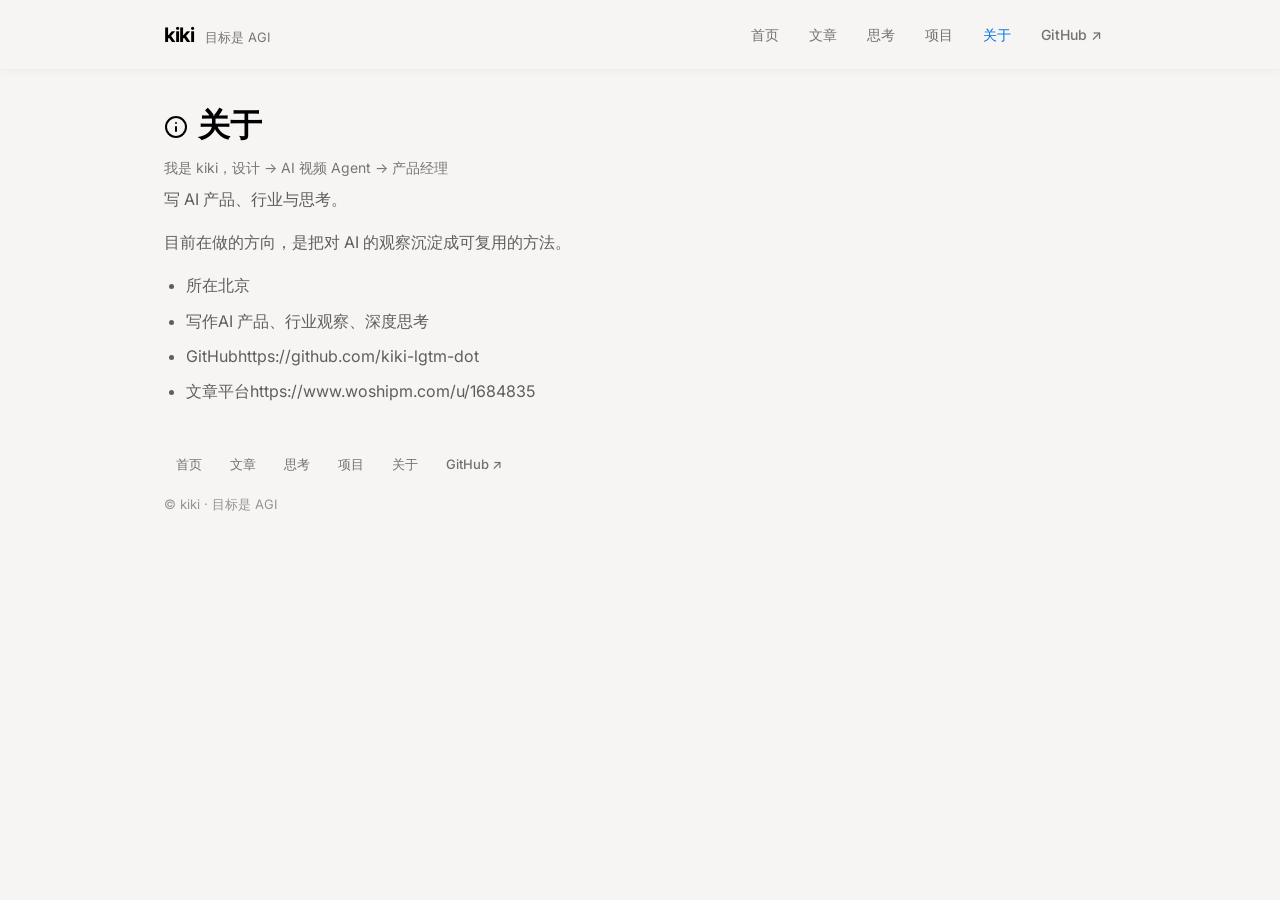
==== commit 9bdcb970: "Revert "feat: 首页重设计为 Huly 午夜极光风（深色 hero + 胶囊几何 + 深浅节奏）" This reverts commit 75b943a744183413ee7b806b" ====
--- a/about/index.html
+++ b/about/index.html
@@ -6,7 +6,7 @@
 <title>关于 · kiki</title>
 <link rel="stylesheet" href="../assets/css/style.css">
 </head>
-<body class="page-light">
+<body>
 <header class="site-header">
   <div class="wrap">
     <div class="brand">
@@ -19,7 +19,7 @@
       <a href="../thought/index.html" class="">思考</a>
       <a href="../project/index.html" class="">项目</a>
       <a href="../about/index.html" class="active">关于</a>
-      <a href="https://github.com/kiki-lgtm-dot" target="_blank" rel="noopener" class="nav-cta">GitHub ↗</a>
+      <a href="https://github.com/kiki-lgtm-dot" target="_blank" rel="noopener">GitHub ↗</a>
     </nav>
   </div>
 </header>
@@ -40,7 +40,7 @@
       <a href="../thought/index.html" class="">思考</a>
       <a href="../project/index.html" class="">项目</a>
       <a href="../about/index.html" class="">关于</a>
-      <a href="https://github.com/kiki-lgtm-dot" target="_blank" rel="noopener" class="">GitHub ↗</a></nav>
+      <a href="https://github.com/kiki-lgtm-dot" target="_blank" rel="noopener">GitHub ↗</a></nav>
     <div class="copyright">© kiki · 目标是 AGI</div>
   </div>
 </footer>
--- a/assets/css/style.css
+++ b/assets/css/style.css
@@ -1,55 +1,38 @@
-@import url('https://fonts.googleapis.com/css2?family=Inter:wght@300;400;500;600;700&family=Sora:wght@400;500;600;700;800&display=swap');
+@import url('https://fonts.googleapis.com/css2?family=Inter:wght@400;500;600;700&family=Source+Serif+Pro:ital@0;1&display=swap');
 
 /* ============================================================
-   kiki 个人博客 —— Huly 风 · midnight observatory aurora
-   参考 styles.refero.design/style/d018e81d-6bb6-4445-86d7-39fd6be7e74d
-   语言：近黑画布 + 紫罗兰鸢尾 → 珊瑚余烬的极光光束
+   kiki 个人博客 —— Notion 风 · warm paper notebook
+   参考 styles.refero.design/style/2bf4c61f
    ============================================================ */
 :root {
-  /* —— 深色表面（首页 / hero） —— */
-  --void: #090a0c;              /* 最深的近黑，hero 渐变基底 */
-  --obsidian: #303236;          /* 深色页面画布 */
-  --charcoal: #111111;          /* 抬升的卡片面板 */
-  --card: #16171a;              /* 深色卡片微抬升面 */
-  --slate-edge: #4a4b50;        /* 深色细边 / 分隔线 */
-  --iron-veil: #6b6c6d;         /* 标签、列表项填充的弱化底 */
-  --smoke: #95979e;             /* 次级文字、图标描边 */
-  --ash: #a9a9aa;               /* 三级文字 */
-  --frost: #d1d1d1;             /* 浅色模式边框 */
-  --linen: #e5e5e7;             /* 浅色表面 tint */
-  --snow: #ffffff;              /* 白 */
-
-  /* —— 强调色：只有这一对 —— */
-  --iris: #5683da;              /* Electric Iris 主色 */
-  --iris-bright: #7ea0e8;       /* iris 亮部 */
-  --ember: #ff8964;             /* Ember Pulse 暖色 */
-  --molasses: #5a250a;          /* 深余烬 */
-
-  /* —— 浅色模式（列表页 / 文章页） —— */
-  --paper: #f6f6f6;
-  --ink: #050506;
-  --ink-soft: #303236;
-
-  /* —— 字体 —— */
+  --blue: #0075de;            /* Notion Blue —— 唯一主色 */
+  --paper: #f6f5f4;           /* 暖米色画布 */
+  --white: #ffffff;           /* 卡片表面 */
+  --ink: #000000;             /* 墨色 */
+  --charcoal: #111111;
+  --stone: #757575;           /* 60% 墨 */
+  --graphite: #615d59;        /* 正文暖灰 */
+  --slate: #696969;
+  --sky-tint: #e6f3fe;        /* 浅蓝 ghost */
+  --marigold: #ffb110;        /* 黄 accent */
+  --coral: #f64932;           /* 红橙 accent */
+  --saffron: #e89d01;
+  --vermillion: #e32d14;
+  --mocha: #b18164;
+  --sky-wash: #62aef0;        /* 亮蓝 accent */
+  --midnight: #02093a;        /* 深蓝黑 accent */
+  --border: rgba(0, 0, 0, 0.08);
+  --radius-card: 12px;
+  --radius-btn: 8px;
+  --radius-pill: 9999px;
   --font: 'Inter', ui-sans-serif, system-ui, -apple-system, BlinkMacSystemFont,
           'Segoe UI', 'PingFang SC', 'Hiragino Sans GB', 'Microsoft YaHei', sans-serif;
-  --font-display: 'Sora', 'Inter', ui-sans-serif, system-ui, -apple-system,
-          BlinkMacSystemFont, 'Segoe UI', 'PingFang SC', 'Microsoft YaHei', sans-serif;
-
-  /* —— 形状 —— */
-  --radius-input: 4px;
-  --radius-card: 12px;
-  --radius-panel: 30px;
-  --radius-full: 9999px;
-
-  /* —— 阴影 —— */
-  --shadow-sm: rgba(0, 0, 0, 0.15) 0px 4px 6px 0px;
-  --shadow-md: rgba(0, 0, 0, 0.35) 0px 4px 16px 0px;
-  --shadow-xl: rgba(0, 0, 0, 0.5) 0px 6px 25px 0px;
+  --font-serif: 'Source Serif Pro', Georgia, 'Songti SC', 'SimSun', serif;
 }
 
 * { box-sizing: border-box; }
-html { -webkit-text-size-adjust: 100%; scroll-behavior: smooth; }
+
+html { -webkit-text-size-adjust: 100%; }
 
 body {
   margin: 0;
@@ -60,28 +43,29 @@
   line-height: 1.5;
   word-break: break-word;
   -webkit-font-smoothing: antialiased;
-  text-rendering: optimizeLegibility;
-}
-
-::selection { background: rgba(86, 131, 218, 0.28); }
-
-a { color: inherit; text-decoration: none; transition: color .16s, background .16s, border-color .16s; }
+}
+
+a { color: inherit; text-decoration: none; transition: color .16s; }
+a:hover { color: var(--blue); }
+
 img { max-width: 100%; height: auto; }
 
-.wrap { max-width: 1140px; margin: 0 auto; padding: 0 24px; }
-
-/* ============================================================
-   顶部导航
-   ============================================================ */
+.wrap {
+  max-width: 1000px;
+  margin: 0 auto;
+  padding: 0 24px;
+}
+
+/* ---------- 顶部导航（sticky + 极轻投影） ---------- */
 .site-header {
   position: sticky;
   top: 0;
   z-index: 50;
-  padding: 13px 0;
-  background: rgba(246, 246, 246, 0.86);
-  -webkit-backdrop-filter: blur(12px);
-  backdrop-filter: blur(12px);
-  border-bottom: 1px solid rgba(0, 0, 0, 0.06);
+  background: rgba(246, 245, 244, 0.86);
+  -webkit-backdrop-filter: blur(10px);
+  backdrop-filter: blur(10px);
+  box-shadow: 0px 0.7px 1.462px 0px rgba(0, 0, 0, 0.015), 0px 3px 9px 0px rgba(0, 0, 0, 0.03);
+  padding: 16px 0;
 }
 .site-header .wrap {
   display: flex;
@@ -92,334 +76,167 @@
 }
 .brand { display: flex; align-items: baseline; gap: 10px; }
 .brand .name {
-  font-family: var(--font-display);
-  font-size: 19px;
+  font-size: 20px;
   font-weight: 700;
-  letter-spacing: -0.4px;
-  color: var(--ink);
-}
-.brand .tagline { font-size: 13px; color: rgba(5, 5, 6, 0.5); }
-
-.nav { display: flex; align-items: center; gap: 3px; flex-wrap: wrap; }
+  letter-spacing: -0.3px;
+  color: var(--ink);
+}
+.brand .tagline { font-size: 13px; color: var(--stone); }
+.nav { display: flex; gap: 2px; flex-wrap: wrap; }
 .nav a {
   font-size: 14px;
   font-weight: 500;
-  color: rgba(5, 5, 6, 0.6);
-  padding: 7px 14px;
-  border-radius: var(--radius-full);
-}
-.nav a:hover { color: var(--ink); background: rgba(0, 0, 0, 0.05); }
-.nav a.active { color: var(--ink); background: rgba(0, 0, 0, 0.07); font-weight: 600; }
-
-/* GitHub 用主色胶囊按钮 */
-.nav a.nav-cta {
-  background: var(--iris);
-  color: #fff;
-  padding: 7px 16px;
-  font-weight: 600;
-}
-.nav a.nav-cta:hover { background: #6c94e2; color: #fff; }
-
-/* —— 首页深色版导航（透明悬浮于 hero 之上） —— */
-body.page-home .site-header {
-  background: transparent;
-  border-bottom-color: transparent;
-}
-body.page-home .brand .name { color: #fff; }
-body.page-home .brand .tagline { color: rgba(255, 255, 255, 0.55); }
-body.page-home .nav a { color: rgba(255, 255, 255, 0.72); }
-body.page-home .nav a:hover { color: #fff; background: rgba(255, 255, 255, 0.1); }
-body.page-home .nav a.active { color: #fff; background: rgba(255, 255, 255, 0.14); }
-body.page-home .nav a.nav-cta {
-  background: rgba(255, 255, 255, 0.12);
-  color: #fff;
-  border: 1px solid rgba(255, 255, 255, 0.22);
-}
-body.page-home .nav a.nav-cta:hover { background: #fff; color: var(--void); }
-
-/* ============================================================
-   按钮（胶囊优先）
-   ============================================================ */
-.btn {
+  color: rgba(0, 0, 0, 0.54);
+  padding: 8px 14px;
+  border-radius: var(--radius-btn);
+  transition: color .16s;
+}
+.nav a:hover { color: var(--ink); }
+.nav a.active { color: var(--blue); }
+
+/* ---------- 首页英雄区（accent 色块卡） ---------- */
+.hero { padding: 36px 0 8px; }
+.hero-grid {
+  display: grid;
+  grid-template-columns: repeat(3, 1fr);
+  gap: 16px;
+}
+.stat-card {
+  position: relative;
+  display: block;
+  border-radius: var(--radius-card);
+  padding: 24px;
+  transition: transform .18s;
+}
+.stat-card:hover { transform: translateY(-2px); color: inherit; }
+.stat-card:nth-child(1) { background: var(--marigold); }
+.stat-card:nth-child(2) { background: var(--sky-wash); }
+.stat-card:nth-child(3) { background: var(--midnight); }
+.stat-card:nth-child(3) .title,
+.stat-card:nth-child(3) .sub { color: #fff; }
+.stat-card:nth-child(3) .arrow { color: rgba(255, 255, 255, 0.6); }
+
+.stat-card .num {
+  font-size: 44px;
+  font-weight: 800;
+  line-height: 1;
+  letter-spacing: -1.5px;
+  color: var(--ink);
+}
+.stat-card:nth-child(3) .num { color: #fff; }
+.stat-card .title { font-size: 17px; font-weight: 600; margin-top: 8px; }
+.stat-card .sub { font-size: 13px; color: rgba(0, 0, 0, 0.6); margin-top: 2px; }
+.stat-card .arrow {
+  position: absolute;
+  right: 22px;
+  top: 26px;
+  font-size: 20px;
+  color: rgba(0, 0, 0, 0.4);
+}
+
+/* 装饰角色标记：白底圆 + 2px 彩色描边 */
+.neu-icon {
   display: inline-flex;
   align-items: center;
-  gap: 8px;
-  font-size: 14px;
-  font-weight: 500;
-  padding: 12px 24px;
-  border-radius: var(--radius-full);
-  letter-spacing: -0.01em;
-  cursor: pointer;
-}
-.btn-primary { background: var(--iris); color: #fff; }
-.btn-primary:hover { background: var(--iris-bright); color: #fff; box-shadow: 0 0 0 6px rgba(86, 131, 218, 0.18); }
-.btn-ghost {
-  background: transparent;
-  color: #fff;
-  border: 1px solid var(--slate-edge);
-}
-.btn-ghost:hover { background: #fff; color: var(--void); }
-
-/* ============================================================
-   首页 Hero —— 极光光束
-   ============================================================ */
-.hero {
-  position: relative;
-  overflow: hidden;
-  background: var(--void);
-  color: var(--snow);
-  padding: 96px 0 88px;
-}
-/* 夜空星点 */
-.hero::before {
-  content: "";
-  position: absolute;
-  inset: 0;
-  background-image:
-    radial-gradient(1px 1px at 18% 24%, rgba(255,255,255,0.55) 0, transparent 55%),
-    radial-gradient(1px 1px at 68% 14%, rgba(255,255,255,0.4) 0, transparent 55%),
-    radial-gradient(1.5px 1.5px at 82% 30%, rgba(255,255,255,0.35) 0, transparent 55%),
-    radial-gradient(1px 1px at 12% 62%, rgba(255,255,255,0.3) 0, transparent 55%),
-    radial-gradient(1px 1px at 44% 18%, rgba(255,255,255,0.28) 0, transparent 55%),
-    radial-gradient(1px 1px at 56% 68%, rgba(255,255,255,0.25) 0, transparent 55%),
-    radial-gradient(1.5px 1.5px at 90% 66%, rgba(255,255,255,0.3) 0, transparent 55%),
-    radial-gradient(1px 1px at 30% 44%, rgba(255,255,255,0.22) 0, transparent 55%);
-  pointer-events: none;
-}
-/* 垂直极光光束：鸢尾 → 余烬 → 白 */
-.hero::after {
-  content: "";
-  position: absolute;
-  top: -25%;
-  bottom: -25%;
-  right: 6%;
-  width: 26%;
-  background: linear-gradient(180deg,
-    rgba(86, 131, 218, 0.55) 0%,
-    rgba(86, 131, 218, 0.3) 32%,
-    rgba(255, 137, 100, 0.42) 66%,
-    rgba(255, 255, 255, 0.75) 100%);
-  filter: blur(46px);
-  opacity: 0.95;
-  pointer-events: none;
-}
-/* 底部太阳光晕 */
-.hero .aurora-wash {
-  position: absolute;
-  left: -10%;
-  bottom: -42%;
-  width: 70%;
-  height: 80%;
-  background: radial-gradient(ellipse at 50% 100%,
-    rgba(255, 170, 129, 0.22) 0%,
-    rgba(255, 137, 100, 0.1) 45%,
-    transparent 72%);
-  pointer-events: none;
-}
-
-.hero-inner {
-  position: relative;
-  z-index: 1;
-  display: grid;
-  grid-template-columns: minmax(0, 1.25fr) minmax(0, 1fr);
-  align-items: center;
-  gap: 48px;
-}
-
-.hero-eyebrow {
-  display: inline-flex;
-  align-items: center;
-  gap: 8px;
-  font-size: 12px;
-  font-weight: 500;
-  letter-spacing: 0.01em;
-  color: var(--ash);
-  border: 1px solid var(--slate-edge);
-  border-radius: var(--radius-full);
-  padding: 6px 14px;
-  margin-bottom: 26px;
-}
-.hero-eyebrow .dot {
-  width: 6px;
-  height: 6px;
+  justify-content: center;
+  width: 48px;
+  height: 48px;
   border-radius: 50%;
-  background: var(--ember);
-  box-shadow: 0 0 0 4px rgba(255, 137, 100, 0.18);
-}
-
-.hero-title {
-  font-family: var(--font-display);
-  font-size: clamp(44px, 6.4vw, 76px);
-  line-height: 0.98;
-  font-weight: 800;
-  letter-spacing: -0.04em;
-  margin: 0 0 22px;
-  color: #fff;
-}
-.hero-title .grad {
-  background: linear-gradient(115deg, var(--iris-bright) 10%, #9db8ef 38%, var(--ember) 100%);
-  -webkit-background-clip: text;
-  background-clip: text;
-  color: transparent;
-}
-
-.hero-lead {
-  font-size: 16px;
-  line-height: 1.7;
-  color: var(--ash);
-  max-width: 460px;
-  margin: 0 0 30px;
-}
-
-.hero-actions { display: flex; gap: 12px; flex-wrap: wrap; }
-
-/* —— 圆形统计计数器（signature） —— */
-.hero-stats {
-  display: flex;
-  justify-content: flex-end;
-  gap: 20px;
-}
-.stat {
-  display: flex;
-  flex-direction: column;
-  align-items: center;
-  gap: 10px;
-}
-.stat-ring {
-  width: 108px;
-  height: 108px;
-  border-radius: 50%;
-  display: flex;
-  align-items: center;
-  justify-content: center;
-  background:
-    radial-gradient(circle at 32% 26%, rgba(255, 255, 255, 0.09), transparent 55%),
-    var(--charcoal);
-  border: 1px solid var(--slate-edge);
-  transition: border-color .2s, transform .2s;
-}
-.stat:hover .stat-ring { border-color: var(--iris); transform: translateY(-3px); }
-.stat-num {
-  font-family: var(--font-display);
-  font-size: 40px;
-  font-weight: 700;
-  letter-spacing: -0.03em;
-  line-height: 1;
-  color: #fff;
-}
-.stat:nth-child(2) .stat-num { color: var(--iris-bright); }
-.stat:nth-child(3) .stat-num { color: var(--ember); }
-.stat-label { font-size: 13px; color: var(--smoke); }
-
-/* ============================================================
-   主体两栏布局
-   ============================================================ */
+  margin-bottom: 12px;
+  background: var(--white);
+}
+.stat-card:nth-child(1) .neu-icon { color: var(--blue); }
+.stat-card:nth-child(2) .neu-icon { color: var(--coral); }
+.stat-card:nth-child(3) .neu-icon { color: var(--marigold); }
+
+/* ---------- 主体两栏布局 ---------- */
 .layout {
   display: grid;
-  grid-template-columns: minmax(0, 1fr) 300px;
+  grid-template-columns: minmax(0, 1fr) 280px;
   gap: 44px;
-  padding: 48px 0 72px;
-}
-@media (max-width: 860px) {
+  padding: 32px 0 64px;
+}
+@media (max-width: 800px) {
   .layout { grid-template-columns: 1fr; }
-  .hero-inner { grid-template-columns: 1fr; }
-  .hero-stats { justify-content: flex-start; }
-  .stat-ring { width: 90px; height: 90px; }
-}
-
+  .hero-grid { grid-template-columns: 1fr; }
+}
+
+.section-title svg,
+.page-head h1 svg { vertical-align: -3px; margin-right: 4px; }
+.section-title {
+  font-size: 22px;
+  font-weight: 700;
+  letter-spacing: -0.4px;
+  margin: 0;
+}
 .section-meta {
   display: flex;
   justify-content: space-between;
   align-items: baseline;
-  margin-bottom: 22px;
-}
-.section-title {
-  font-family: var(--font-display);
-  font-size: 24px;
-  font-weight: 700;
-  letter-spacing: -0.02em;
-  margin: 0;
-  display: flex;
-  align-items: center;
-  gap: 8px;
-}
-.section-meta .more { font-size: 13px; color: var(--smoke); font-weight: 500; }
-.section-meta .more:hover { color: var(--iris); }
-
-/* ============================================================
-   文章卡片（深色）
-   ============================================================ */
+  margin-bottom: 20px;
+}
+.section-meta .more { font-size: 13px; color: var(--stone); font-weight: 500; }
+
 .post-item {
-  background: var(--card);
-  border: 1px solid var(--slate-edge);
+  background: var(--white);
+  border: 1px solid var(--border);
   border-radius: var(--radius-card);
   padding: 24px;
   margin-bottom: 16px;
-  transition: border-color .18s, transform .18s;
-}
-.post-item:hover { border-color: var(--smoke); transform: translateY(-2px); }
+  transition: border-color .16s;
+}
+.post-item:hover { border-color: rgba(0, 0, 0, 0.16); }
 .post-item .ptitle {
   font-size: 18px;
   font-weight: 600;
-  letter-spacing: -0.01em;
-  line-height: 1.45;
-  margin: 0 0 8px;
-}
-.post-item .ptitle a { color: #fff; }
-.post-item .ptitle a:hover { color: var(--iris-bright); }
+  letter-spacing: -0.2px;
+  line-height: 1.4;
+  margin: 0 0 6px;
+}
+.post-item .ptitle a:hover { color: var(--blue); }
 .post-meta {
   font-size: 13px;
-  color: var(--smoke);
-  margin-bottom: 10px;
+  color: var(--stone);
+  margin-bottom: 8px;
   display: flex;
   align-items: center;
   gap: 8px;
 }
-
-/* 标签胶囊 —— 分类配色：产品分析=iris，思考=ember，教程=中性 */
 .cat-tag {
-  display: inline-flex;
-  align-items: center;
+  display: inline-block;
   font-size: 12px;
   font-weight: 500;
-  padding: 3px 12px;
-  border-radius: var(--radius-full);
-  background: rgba(86, 131, 218, 0.14);
-  color: #93b1f0;
-}
-.cat-tag.cat-ember { background: rgba(255, 137, 100, 0.14); color: #ffa48b; }
-.cat-tag.cat-ash { background: rgba(149, 151, 158, 0.16); color: var(--frost); }
-
+  color: var(--ink);
+  background: var(--sky-tint);
+  border-radius: var(--radius-pill);
+  padding: 2px 12px;
+}
 .post-item .excerpt {
   font-size: 14px;
-  color: var(--ash);
-  margin: 0 0 10px;
+  color: var(--graphite);
+  margin: 0 0 8px;
   display: -webkit-box;
   -webkit-line-clamp: 2;
   -webkit-box-orient: vertical;
   overflow: hidden;
 }
-.read-more { font-size: 13px; color: var(--iris-bright); font-weight: 500; }
-.read-more:hover { color: var(--ember); }
-
-/* ============================================================
-   侧栏（深色）
-   ============================================================ */
-.sidebar .sblock { margin-bottom: 26px; }
+.read-more { font-size: 13px; color: var(--blue); font-weight: 500; }
+
+/* ---------- 侧栏 ---------- */
+.sidebar .sblock { margin-bottom: 28px; }
 .sidebar h3 {
   display: flex;
   align-items: center;
   gap: 6px;
-  font-size: 12px;
+  font-size: 13px;
   font-weight: 600;
-  letter-spacing: 0.08em;
-  text-transform: uppercase;
-  color: var(--smoke);
+  letter-spacing: 0.2px;
+  color: var(--stone);
   margin: 0 0 12px;
 }
 .sidebar .box {
-  background: var(--card);
-  border: 1px solid var(--slate-edge);
+  background: var(--white);
+  border: 1px solid var(--border);
   border-radius: var(--radius-card);
   padding: 20px 18px;
   text-align: center;
@@ -428,236 +245,172 @@
   width: 88px;
   height: 88px;
   border-radius: 50%;
-  background: #222;
+  background: #f0f0f0;
   margin: 0 auto 14px;
   overflow: hidden;
-  border: 2px solid var(--iris);
-  box-shadow: 0 0 0 5px rgba(86, 131, 218, 0.14);
-}
-.sidebar .profile .avatar img { width: 100%; height: 100%; object-fit: cover; object-position: 50% 22%; }
-.sidebar .profile .pname { font-size: 16px; font-weight: 600; color: #fff; }
-.sidebar .profile .pdesc { font-size: 13px; color: var(--smoke); margin-top: 4px; }
-.sidebar .profile p { font-size: 13px; color: var(--smoke); margin: 6px 0 0; }
+  border: 2px solid var(--blue);
+}
+.sidebar .profile .avatar img {
+  width: 100%;
+  height: 100%;
+  object-fit: cover;
+  object-position: 50% 22%;
+}
+.sidebar .profile .pname { font-size: 16px; font-weight: 600; }
+.sidebar .profile .pdesc { font-size: 13px; color: var(--stone); margin-top: 4px; }
+.sidebar .profile p { font-size: 13px; color: var(--stone); margin: 6px 0 0; }
 
 .sidebar ul { list-style: none; margin: 0; padding: 0; }
 .sidebar li {
   margin: 0;
-  padding: 8px 0;
+  padding: 7px 0;
   font-size: 14px;
-  border-bottom: 1px solid rgba(74, 75, 80, 0.5);
+  border-bottom: 1px dashed #e3e0db;
 }
 .sidebar li:last-child { border-bottom: 0; }
-.sidebar li a { color: var(--ash); }
-.sidebar li a:hover { color: var(--iris-bright); }
-.sidebar li .count { color: var(--smoke); font-size: 12px; margin-left: 4px; }
+.sidebar li a { color: rgba(0, 0, 0, 0.8); }
+.sidebar li a:hover { color: var(--blue); }
+.sidebar li .count { color: var(--stone); font-size: 12px; margin-left: 4px; }
 .sidebar .plain-list li { display: flex; justify-content: space-between; }
 
-/* 搜索框 */
+/* ---------- 搜索框 ---------- */
 .search-box {
   display: flex;
-  background: var(--card);
-  border: 1px solid var(--slate-edge);
-  border-radius: var(--radius-full);
+  background: var(--white);
+  border: 1px solid var(--border);
+  border-radius: var(--radius-btn);
   overflow: hidden;
 }
 .search-box input {
   flex: 1;
   border: 0;
-  padding: 10px 18px;
+  padding: 9px 14px;
   font-size: 14px;
   font-family: inherit;
   background: transparent;
   outline: none;
-  color: #fff;
-}
-.search-box input::placeholder { color: var(--smoke); }
-
-/* ============================================================
-   页脚（深色）
-   ============================================================ */
-.site-footer { padding: 32px 0 56px; }
+  color: var(--ink);
+}
+
+/* ---------- 页脚 ---------- */
+.site-footer { padding: 28px 0 48px; }
 .site-footer .wrap { display: flex; flex-direction: column; gap: 14px; }
 .footer-links { display: flex; gap: 4px; flex-wrap: wrap; }
 .footer-links a {
   font-size: 13px;
   font-weight: 500;
-  color: var(--smoke);
+  color: rgba(0, 0, 0, 0.54);
   padding: 6px 12px;
-  border-radius: var(--radius-full);
-}
-.footer-links a:hover { color: #fff; background: rgba(255, 255, 255, 0.08); }
-.copyright { font-size: 13px; color: rgba(255, 255, 255, 0.4); }
-
-/* ============================================================
-   深色页面基座（首页）
-   ============================================================ */
-body.page-home { background: var(--obsidian); }
-body.page-home .site-footer { border-top: 1px solid rgba(74, 75, 80, 0.5); }
-body.page-home .site-footer .copyright { color: rgba(255, 255, 255, 0.4); }
-
-/* ============================================================
-   浅色页面（列表页 / 文章页）—— "light band" 节奏
-   ============================================================ */
-body.page-light { background: var(--paper); color: var(--ink); }
-body.page-light .site-footer { border-top: 1px solid rgba(0, 0, 0, 0.06); }
-body.page-light .footer-links a { color: rgba(5, 5, 6, 0.55); }
-body.page-light .footer-links a:hover { color: var(--ink); background: rgba(0, 0, 0, 0.05); }
-body.page-light .copyright { color: rgba(5, 5, 6, 0.4); }
-
-/* 列表页标题区 */
-.page-head { padding: 40px 0 10px; }
-.page-head h1 {
-  font-family: var(--font-display);
-  font-size: 40px;
-  font-weight: 800;
-  letter-spacing: -0.03em;
-  margin: 0;
-}
-.page-head h1 svg { vertical-align: -2px; margin-right: 8px; }
-.page-head p { font-size: 14px; color: rgba(5, 5, 6, 0.55); margin: 10px 0 0; }
-
-/* 浅色版文章卡片（列表页用） */
-body.page-light .post-item {
-  background: var(--snow);
-  border: 1px solid rgba(0, 0, 0, 0.08);
-}
-body.page-light .post-item:hover { border-color: rgba(0, 0, 0, 0.18); }
-body.page-light .post-item .ptitle a { color: var(--ink); }
-body.page-light .post-item .ptitle a:hover { color: var(--iris); }
-body.page-light .post-item .excerpt { color: var(--ink-soft); }
-body.page-light .read-more { color: var(--iris); }
-
-/* 年份分组 */
-.year-group { margin: 26px 0; }
-.year-group h2 {
-  font-family: var(--font-display);
-  font-size: 20px;
-  font-weight: 700;
-  letter-spacing: -0.01em;
-  margin: 0 0 10px;
-  color: var(--ink);
-}
-.year-group h2 .cnt { color: rgba(5, 5, 6, 0.45); font-weight: 400; font-size: 14px; }
-.year-group ul { list-style: none; margin: 0; padding: 0; }
-.year-group li {
-  display: flex;
-  align-items: baseline;
-  gap: 14px;
-  padding: 13px 16px;
-  margin-bottom: 8px;
-  background: var(--snow);
-  border: 1px solid rgba(0, 0, 0, 0.08);
-  border-radius: var(--radius-card);
-}
-.year-group li .date { font-size: 13px; color: rgba(5, 5, 6, 0.5); flex-shrink: 0; }
-.year-group li a { font-size: 15px; flex: 1; color: var(--ink); }
-.year-group li a:hover { color: var(--iris); }
-.year-group li .cat { font-size: 12px; color: rgba(5, 5, 6, 0.5); flex-shrink: 0; }
-
-/* ============================================================
-   文章详情页（白纸卡，light band）
-   ============================================================ */
+  border-radius: var(--radius-btn);
+}
+.footer-links a:hover { color: var(--ink); }
+.copyright { font-size: 13px; color: rgba(0, 0, 0, 0.4); }
+
+/* ---------- 文章详情页（白纸卡） ---------- */
 .article-page {
   max-width: 760px;
   margin: 32px auto 68px;
   padding: 44px 48px;
-  background: var(--snow);
-  border: 1px solid rgba(0, 0, 0, 0.08);
-  border-radius: var(--radius-panel);
-  box-shadow: var(--shadow-sm);
+  background: var(--white);
+  border: 1px solid var(--border);
+  border-radius: var(--radius-card);
 }
 @media (max-width: 640px) {
-  .article-page { margin: 16px 12px 52px; padding: 26px 20px; border-radius: var(--radius-card); }
+  .article-page { margin: 16px 12px 52px; padding: 26px 20px; }
 }
 .article-head { margin-bottom: 26px; }
-.article-head .cat { margin-bottom: 16px; }
-.article-head .cat .cat-tag { background: rgba(86, 131, 218, 0.12); color: #3f6cc9; }
-.article-head .cat .cat-tag.cat-ember { background: rgba(255, 137, 100, 0.16); color: #d95d33; }
-.article-head .cat .cat-tag.cat-ash { background: rgba(0, 0, 0, 0.07); color: rgba(5, 5, 6, 0.6); }
+.article-head .cat { margin-bottom: 14px; }
 .article-head h1 {
-  font-family: var(--font-display);
-  font-size: 34px;
-  font-weight: 800;
-  letter-spacing: -0.02em;
-  line-height: 1.22;
-  margin: 0 0 14px;
-  color: var(--ink);
-}
-.article-head .meta { font-size: 13px; color: rgba(5, 5, 6, 0.5); }
+  font-size: 32px;
+  font-weight: 700;
+  letter-spacing: -0.7px;
+  line-height: 1.25;
+  margin: 0 0 12px;
+}
+.article-head .meta { font-size: 13px; color: var(--stone); }
 .article-cover {
   margin: 0 0 28px;
   border-radius: var(--radius-card);
   overflow: hidden;
-  border: 1px solid rgba(0, 0, 0, 0.08);
+  border: 1px solid var(--border);
 }
 .article-cover img { display: block; width: 100%; }
-
-/* 引言用衬线感，编辑感 */
+/* 引言用衬线体，编辑感 */
 .article-lead {
   font-size: 17px;
-  color: var(--ink-soft);
-  line-height: 1.65;
+  font-family: var(--font-serif);
+  color: var(--graphite);
+  line-height: 1.6;
   margin: 0 0 28px;
   padding-left: 18px;
-  border-left: 2px solid var(--ember);
-}
-
-.article-body { color: var(--ink-soft); }
+  border-left: 2px solid var(--marigold);
+}
 .article-body h2 {
-  font-family: var(--font-display);
   font-size: 22px;
   font-weight: 700;
-  letter-spacing: -0.01em;
+  letter-spacing: -0.4px;
   margin: 34px 0 14px;
   line-height: 1.3;
-  color: var(--ink);
-}
-.article-body h3 { font-size: 17px; font-weight: 600; margin: 24px 0 10px; color: var(--ink); }
+}
+.article-body h3 { font-size: 17px; font-weight: 600; margin: 24px 0 10px; }
 .article-body p {
   margin: 0 0 16px;
   font-size: 16px;
-  line-height: 1.75;
-  color: var(--ink-soft);
+  line-height: 1.7;
+  color: var(--graphite);
 }
 .article-body ul, .article-body ol { margin: 0 0 16px; padding-left: 22px; }
-.article-body li { margin-bottom: 8px; line-height: 1.7; color: var(--ink-soft); }
+.article-body li { margin-bottom: 8px; line-height: 1.7; color: var(--graphite); }
 .article-body blockquote {
   margin: 0 0 18px;
   padding: 14px 18px;
-  background: rgba(86, 131, 218, 0.08);
-  border-left: 2px solid var(--iris);
-  border-radius: 0 var(--radius-card) var(--radius-card) 0;
-  color: var(--ink-soft);
+  background: var(--sky-tint);
+  border-radius: var(--radius-btn);
+  color: var(--graphite);
   font-size: 15px;
 }
-.article-body a { color: var(--iris); }
-.article-body a:hover { color: var(--ember); }
 .article-body .refs {
   margin-top: 34px;
   padding-top: 18px;
-  border-top: 1px solid rgba(0, 0, 0, 0.08);
+  border-top: 1px solid var(--border);
   font-size: 13px;
-  color: rgba(5, 5, 6, 0.5);
+  color: var(--stone);
 }
 .article-body .refs h2 { font-size: 15px; }
-.article-body .refs li { font-size: 13px; color: rgba(5, 5, 6, 0.5); }
-
-/* 关于页 / 项目页 的正文列表 */
-.article-body ul li span.date {
-  display: inline-block;
-  min-width: 84px;
-  color: rgba(5, 5, 6, 0.5);
-  font-size: 13px;
-}
-
-/* ============================================================
-   响应式
-   ============================================================ */
-@media (max-width: 640px) {
-  .hero { padding: 64px 0 60px; }
-  .hero-title { font-size: 40px; }
-  .hero-stats { gap: 12px; }
-  .stat-ring { width: 78px; height: 78px; }
-  .stat-num { font-size: 30px; }
-  .page-head h1 { font-size: 32px; }
-}
+.article-body .refs li { font-size: 13px; color: var(--stone); }
+
+/* ---------- 列表页标题区 ---------- */
+.page-head { padding: 32px 0 8px; }
+.page-head h1 {
+  font-size: 32px;
+  font-weight: 700;
+  letter-spacing: -0.7px;
+  margin: 0;
+}
+.page-head p { font-size: 14px; color: var(--stone); margin: 8px 0 0; }
+
+/* ---------- 年份分组 ---------- */
+.year-group { margin: 24px 0; }
+.year-group h2 {
+  font-size: 18px;
+  font-weight: 600;
+  letter-spacing: -0.2px;
+  margin: 0 0 8px;
+  color: var(--ink);
+}
+.year-group h2 .cnt { color: var(--stone); font-weight: 400; font-size: 14px; }
+.year-group ul { list-style: none; margin: 0; padding: 0; }
+.year-group li {
+  display: flex;
+  align-items: baseline;
+  gap: 14px;
+  padding: 12px 16px;
+  margin-bottom: 8px;
+  background: var(--white);
+  border: 1px solid var(--border);
+  border-radius: var(--radius-btn);
+}
+.year-group li .date { font-size: 13px; color: var(--stone); flex-shrink: 0; }
+.year-group li a { font-size: 15px; flex: 1; }
+.year-group li a:hover { color: var(--blue); }
+.year-group li .cat { font-size: 12px; color: var(--stone); flex-shrink: 0; }
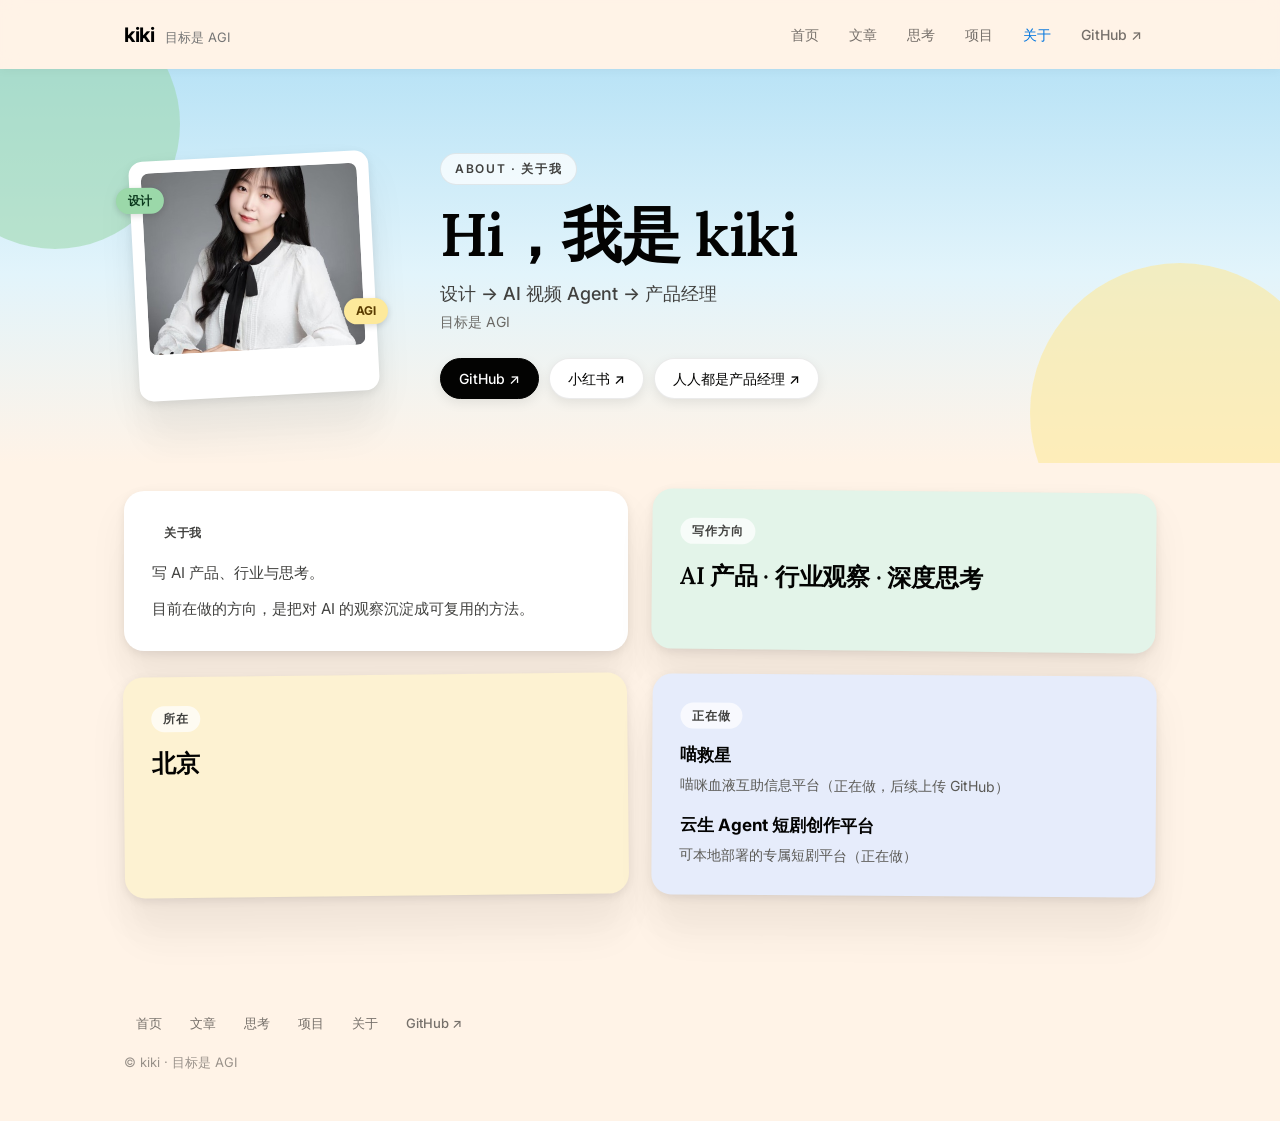
==== commit bc4af833: "feat: 关于页重设计为 Craft 剪贴簿拼贴风（拍立得头像 + 粉彩色块卡片）" ====
--- a/about/index.html
+++ b/about/index.html
@@ -6,7 +6,7 @@
 <title>关于 · kiki</title>
 <link rel="stylesheet" href="../assets/css/style.css">
 </head>
-<body>
+<body class="about-page">
 <header class="site-header">
   <div class="wrap">
     <div class="brand">
@@ -23,16 +23,47 @@
     </nav>
   </div>
 </header>
-<main class="wrap">
-    <div class="page-head">
-      <h1><svg width="24" height="24" viewBox="0 0 24 24" fill="none" stroke="currentColor" stroke-width="2" stroke-linecap="round" stroke-linejoin="round" style="flex-shrink:0;"><circle cx="12" cy="12" r="10"/><path d="M12 16v-4"/><path d="M12 8h.01"/></svg> 关于</h1>
-      <p>我是 kiki，设计 → AI 视频 Agent → 产品经理</p>
+<main class="about-page">
+  <section class="about-hero">
+    <div class="wrap about-hero-inner">
+      <div class="about-photo">
+        <img src="../assets/images/avatar.jpg" alt="kiki 头像">
+        <span class="about-sticker sticker-mint">设计</span>
+        <span class="about-sticker sticker-marigold">AGI</span>
+      </div>
+      <div class="about-hero-text">
+        <span class="about-eyebrow">ABOUT · 关于我</span>
+        <h1 class="about-title">Hi，我是 kiki</h1>
+        <p class="about-bio">设计 → AI 视频 Agent → 产品经理</p>
+        <p class="about-sub">目标是 AGI</p>
+        <div class="about-pills">
+          <a class="about-pill ink" href="https://github.com/kiki-lgtm-dot" target="_blank" rel="noopener">GitHub ↗</a>
+<a class="about-pill" href="https://www.xiaohongshu.com/user/profile/5f5466b6000000000100b069" target="_blank" rel="noopener">小红书 ↗</a>
+<a class="about-pill" href="https://www.woshipm.com/u/1684835" target="_blank" rel="noopener">人人都是产品经理 ↗</a>
+        </div>
+      </div>
     </div>
-    <div class="article-body" style="max-width:720px">
+  </section>
+
+  <section class="about-grid wrap">
+    <div class="about-card card-white">
+      <span class="about-tag">关于我</span>
       <p>写 AI 产品、行业与思考。</p><p>目前在做的方向，是把对 AI 的观察沉淀成可复用的方法。</p>
-      <ul><li><span class="date">所在</span><span>北京</span></li><li><span class="date">写作</span><span>AI 产品、行业观察、深度思考</span></li><li><span class="date">GitHub</span><span><a href="https://github.com/kiki-lgtm-dot" target="_blank" rel="noopener">https://github.com/kiki-lgtm-dot</a></span></li><li><span class="date">文章平台</span><span><a href="https://www.woshipm.com/u/1684835" target="_blank" rel="noopener">https://www.woshipm.com/u/1684835</a></span></li></ul>
     </div>
-  </main>
+    <div class="about-card card-mint">
+      <span class="about-tag">写作方向</span>
+      <h2>AI 产品 · 行业观察 · 深度思考</h2>
+    </div>
+    <div class="about-card card-marigold">
+      <span class="about-tag">所在</span>
+      <h2>北京</h2>
+    </div>
+    <div class="about-card card-periwinkle">
+      <span class="about-tag">正在做</span>
+      <div class="about-proj"><h3>喵救星</h3><p>喵咪血液互助信息平台（正在做，后续上传 GitHub）</p></div><div class="about-proj"><h3>云生 Agent 短剧创作平台</h3><p>可本地部署的专属短剧平台（正在做）</p></div>
+    </div>
+  </section>
+</main>
 <footer class="site-footer">
   <div class="wrap">
     <nav class="footer-links"><a href="../index.html" class="">首页</a>
--- a/assets/css/style.css
+++ b/assets/css/style.css
@@ -1,4 +1,4 @@
-@import url('https://fonts.googleapis.com/css2?family=Inter:wght@400;500;600;700&family=Source+Serif+Pro:ital@0;1&display=swap');
+@import url('https://fonts.googleapis.com/css2?family=Inter:wght@400;500;600;700&family=Lora:ital,wght@0,400;0,500;0,600;0,700;1,400&family=Source+Serif+Pro:ital@0;1&display=swap');
 
 /* ============================================================
    kiki 个人博客 —— Notion 风 · warm paper notebook
@@ -378,6 +378,8 @@
 }
 .article-body .refs h2 { font-size: 15px; }
 .article-body .refs li { font-size: 13px; color: var(--stone); }
+.article-body .refs li a { color: var(--blue); }
+.article-body .refs li a:hover { text-decoration: underline; }
 
 /* ---------- 列表页标题区 ---------- */
 .page-head { padding: 32px 0 8px; }
@@ -414,3 +416,169 @@
 .year-group li a { font-size: 15px; flex: 1; }
 .year-group li a:hover { color: var(--blue); }
 .year-group li .cat { font-size: 12px; color: var(--stone); flex-shrink: 0; }
+
+/* ============================================================
+   关于页 · Craft Docs 数字剪贴簿拼贴风
+   参考 styles.refero.design/style/9f228e72
+   ============================================================ */
+body.about-page { background: #fff3e7; }
+body.about-page .site-header {
+  background: rgba(255, 243, 231, 0.86);
+  border-bottom-color: rgba(3, 3, 2, 0.06);
+}
+
+.about-page .wrap { max-width: 1080px; }
+
+/* —— 拼贴风格 hero —— */
+.about-hero {
+  position: relative;
+  overflow: hidden;
+  background: linear-gradient(180deg, #b9e3f6 0%, #e2f4fb 52%, #fff3e7 100%);
+  padding: 84px 0 64px;
+}
+.about-hero::before {
+  content: "";
+  position: absolute;
+  left: -70px; top: -70px;
+  width: 250px; height: 250px;
+  border-radius: 50%;
+  background: rgba(155, 216, 169, 0.55);
+}
+.about-hero::after {
+  content: "";
+  position: absolute;
+  right: -50px; bottom: -100px;
+  width: 300px; height: 300px;
+  border-radius: 50%;
+  background: rgba(253, 233, 155, 0.6);
+}
+.about-hero-inner {
+  position: relative;
+  z-index: 1;
+  display: grid;
+  grid-template-columns: 260px minmax(0, 1fr);
+  gap: 56px;
+  align-items: center;
+}
+
+/* 拍立得式头像（图片主角） */
+.about-photo {
+  position: relative;
+  width: 240px;
+  height: 240px;
+  background: #fff;
+  padding: 12px 12px 46px;
+  border-radius: 14px;
+  box-shadow: rgba(0, 0, 0, 0.01) 0 50px 40px 0, rgba(0, 0, 0, 0.02) 0 50px 40px 0, rgba(0, 0, 0, 0.05) 0 20px 40px 0, rgba(0, 0, 0, 0.08) 0 3px 10px 0;
+  transform: rotate(-3deg);
+  margin: 0 auto;
+}
+.about-photo img {
+  width: 100%; height: 100%;
+  object-fit: cover;
+  border-radius: 8px;
+  display: block;
+}
+.about-sticker {
+  position: absolute;
+  font-size: 12px;
+  font-weight: 700;
+  padding: 4px 12px;
+  border-radius: 999px;
+  box-shadow: rgba(0, 0, 0, 0.14) 0 2px 6px;
+  transform: rotate(2deg);
+}
+.sticker-mint { background: #9bd8a9; color: #0c3a1e; left: -14px; top: 26px; }
+.sticker-marigold { background: #fde99b; color: #5a3c00; right: -12px; bottom: 66px; }
+
+.about-eyebrow {
+  display: inline-block;
+  font-size: 12px;
+  font-weight: 600;
+  letter-spacing: 0.14em;
+  color: #41413f;
+  background: rgba(255, 255, 255, 0.72);
+  border: 1px solid rgba(3, 3, 2, 0.08);
+  padding: 6px 14px;
+  border-radius: 999px;
+  margin-bottom: 18px;
+}
+.about-title {
+  font-family: 'Lora', var(--font-serif);
+  font-size: clamp(40px, 6vw, 60px);
+  font-weight: 600;
+  line-height: 1.05;
+  letter-spacing: -0.02em;
+  color: #030302;
+  margin: 0 0 14px;
+}
+.about-bio { font-size: 18px; font-weight: 500; color: #41413f; margin: 0 0 4px; }
+.about-sub { font-size: 14px; color: #6b6a66; margin: 0 0 26px; }
+
+.about-pills { display: flex; flex-wrap: wrap; gap: 10px; }
+.about-pill {
+  font-size: 14px;
+  font-weight: 500;
+  color: #030302;
+  background: #fff;
+  border: 1px solid rgba(3, 3, 2, 0.08);
+  padding: 9px 18px;
+  border-radius: 999px;
+  box-shadow: rgba(0, 0, 0, 0.08) 0 4px 12px;
+  transition: transform .16s, box-shadow .16s, color .16s;
+}
+.about-pill:hover { transform: translateY(-2px); box-shadow: rgba(0, 0, 0, 0.14) 0 8px 20px; color: #030302; }
+.about-pill.ink { background: #030302; color: #fff; border-color: #030302; }
+.about-pill.ink:hover { color: #fff; }
+
+/* —— 拼贴卡片网格 —— */
+.about-grid {
+  display: grid;
+  grid-template-columns: repeat(2, 1fr);
+  gap: 24px;
+  padding: 28px 24px 84px;
+}
+.about-card {
+  border-radius: 20px;
+  padding: 28px;
+  box-shadow: rgba(0, 0, 0, 0.01) 0 50px 40px 0, rgba(0, 0, 0, 0.02) 0 50px 40px 0, rgba(0, 0, 0, 0.05) 0 20px 40px 0, rgba(0, 0, 0, 0.08) 0 3px 10px 0;
+}
+.about-card:nth-child(2) { transform: rotate(0.6deg); }
+.about-card:nth-child(3) { transform: rotate(-0.6deg); }
+.about-card:nth-child(4) { transform: rotate(0.4deg); }
+.card-white { background: #ffffff; }
+.card-mint { background: #e3f4e9; }
+.card-marigold { background: #fdf2d2; }
+.card-periwinkle { background: #e6ecfb; }
+
+.about-tag {
+  display: inline-block;
+  font-size: 12px;
+  font-weight: 600;
+  letter-spacing: 0.06em;
+  color: #41413f;
+  background: rgba(255, 255, 255, 0.72);
+  padding: 4px 12px;
+  border-radius: 999px;
+  margin-bottom: 14px;
+}
+.about-card h2 {
+  font-family: 'Lora', var(--font-serif);
+  font-size: 24px;
+  font-weight: 600;
+  letter-spacing: -0.01em;
+  color: #030302;
+  margin: 0 0 10px;
+}
+.about-card p { font-size: 15px; line-height: 1.75; color: #41413f; margin: 0 0 10px; }
+.about-card p:last-child { margin-bottom: 0; }
+.about-proj { margin-bottom: 16px; }
+.about-proj:last-child { margin-bottom: 0; }
+.about-proj h3 { font-size: 17px; font-weight: 700; color: #030302; margin: 0 0 4px; }
+.about-proj p { font-size: 14px; color: #5b5a56; margin: 0; }
+
+@media (max-width: 720px) {
+  .about-hero { padding: 56px 0 48px; }
+  .about-hero-inner { grid-template-columns: 1fr; gap: 36px; }
+  .about-grid { grid-template-columns: 1fr; padding: 20px 16px 64px; }
+}
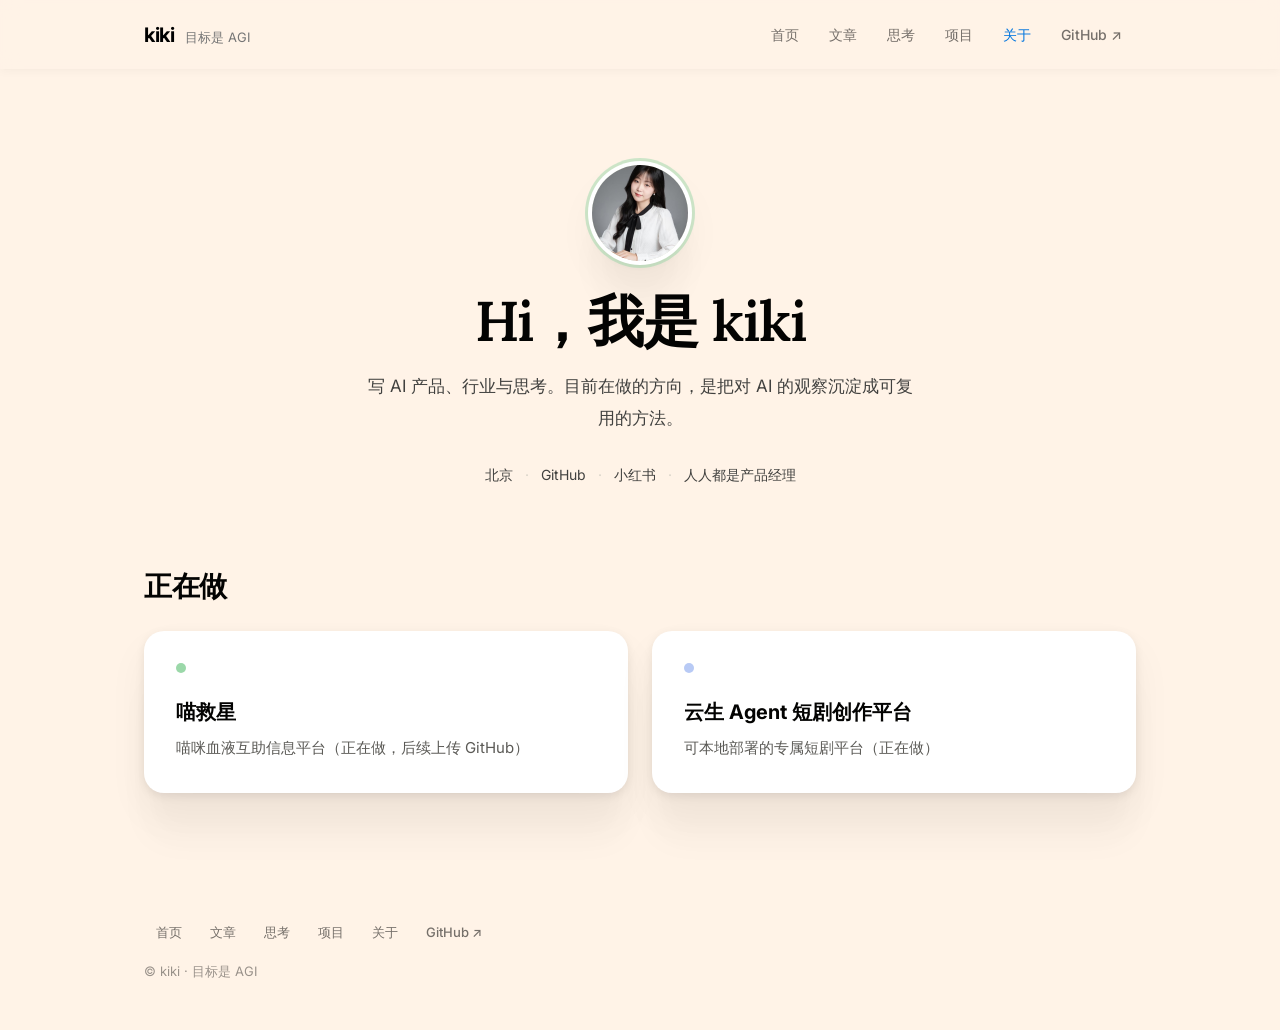
==== commit ab9e5245: "refine: 关于页精简重做——顶部身份+介绍，项目两块左右排列，去标签贴纸" ====
--- a/about/index.html
+++ b/about/index.html
@@ -24,43 +24,21 @@
   </div>
 </header>
 <main class="about-page">
-  <section class="about-hero">
-    <div class="wrap about-hero-inner">
-      <div class="about-photo">
-        <img src="../assets/images/avatar.jpg" alt="kiki 头像">
-        <span class="about-sticker sticker-mint">设计</span>
-        <span class="about-sticker sticker-marigold">AGI</span>
-      </div>
-      <div class="about-hero-text">
-        <span class="about-eyebrow">ABOUT · 关于我</span>
-        <h1 class="about-title">Hi，我是 kiki</h1>
-        <p class="about-bio">设计 → AI 视频 Agent → 产品经理</p>
-        <p class="about-sub">目标是 AGI</p>
-        <div class="about-pills">
-          <a class="about-pill ink" href="https://github.com/kiki-lgtm-dot" target="_blank" rel="noopener">GitHub ↗</a>
-<a class="about-pill" href="https://www.xiaohongshu.com/user/profile/5f5466b6000000000100b069" target="_blank" rel="noopener">小红书 ↗</a>
-<a class="about-pill" href="https://www.woshipm.com/u/1684835" target="_blank" rel="noopener">人人都是产品经理 ↗</a>
-        </div>
+  <section class="about-top">
+    <div class="wrap about-top-inner">
+      <div class="about-avatar"><img src="../assets/images/avatar.jpg" alt="kiki"></div>
+      <h1 class="about-title">Hi，我是 kiki</h1>
+      <p class="about-lead">写 AI 产品、行业与思考。目前在做的方向，是把对 AI 的观察沉淀成可复用的方法。</p>
+      <div class="about-meta">
+        <span>北京</span><span class="sep">·</span><a href="https://github.com/kiki-lgtm-dot" target="_blank" rel="noopener">GitHub</a><span class="sep">·</span><a href="https://www.xiaohongshu.com/user/profile/5f5466b6000000000100b069" target="_blank" rel="noopener">小红书</a><span class="sep">·</span><a href="https://www.woshipm.com/u/1684835" target="_blank" rel="noopener">人人都是产品经理</a>
       </div>
     </div>
   </section>
 
-  <section class="about-grid wrap">
-    <div class="about-card card-white">
-      <span class="about-tag">关于我</span>
-      <p>写 AI 产品、行业与思考。</p><p>目前在做的方向，是把对 AI 的观察沉淀成可复用的方法。</p>
-    </div>
-    <div class="about-card card-mint">
-      <span class="about-tag">写作方向</span>
-      <h2>AI 产品 · 行业观察 · 深度思考</h2>
-    </div>
-    <div class="about-card card-marigold">
-      <span class="about-tag">所在</span>
-      <h2>北京</h2>
-    </div>
-    <div class="about-card card-periwinkle">
-      <span class="about-tag">正在做</span>
-      <div class="about-proj"><h3>喵救星</h3><p>喵咪血液互助信息平台（正在做，后续上传 GitHub）</p></div><div class="about-proj"><h3>云生 Agent 短剧创作平台</h3><p>可本地部署的专属短剧平台（正在做）</p></div>
+  <section class="about-work wrap">
+    <h2 class="about-h2">正在做</h2>
+    <div class="about-work-grid">
+      <div class="about-work-card"><span class="about-dot dot-mint"></span><h3>喵救星</h3><p>喵咪血液互助信息平台（正在做，后续上传 GitHub）</p></div><div class="about-work-card"><span class="about-dot dot-periwinkle"></span><h3>云生 Agent 短剧创作平台</h3><p>可本地部署的专属短剧平台（正在做）</p></div>
     </div>
   </section>
 </main>
--- a/assets/css/style.css
+++ b/assets/css/style.css
@@ -416,7 +416,6 @@
 .year-group li a { font-size: 15px; flex: 1; }
 .year-group li a:hover { color: var(--blue); }
 .year-group li .cat { font-size: 12px; color: var(--stone); flex-shrink: 0; }
-
 /* ============================================================
    关于页 · Craft Docs 数字剪贴簿拼贴风
    参考 styles.refero.design/style/9f228e72
@@ -426,159 +425,105 @@
   background: rgba(255, 243, 231, 0.86);
   border-bottom-color: rgba(3, 3, 2, 0.06);
 }
-
-.about-page .wrap { max-width: 1080px; }
-
-/* —— 拼贴风格 hero —— */
-.about-hero {
-  position: relative;
+.about-page .wrap { max-width: 1040px; }
+
+/* —— 顶部身份区：居中、留白 —— */
+.about-top { padding: 96px 0 80px; text-align: center; }
+.about-avatar {
+  width: 96px;
+  height: 96px;
+  border-radius: 50%;
   overflow: hidden;
-  background: linear-gradient(180deg, #b9e3f6 0%, #e2f4fb 52%, #fff3e7 100%);
-  padding: 84px 0 64px;
-}
-.about-hero::before {
-  content: "";
-  position: absolute;
-  left: -70px; top: -70px;
-  width: 250px; height: 250px;
-  border-radius: 50%;
-  background: rgba(155, 216, 169, 0.55);
-}
-.about-hero::after {
-  content: "";
-  position: absolute;
-  right: -50px; bottom: -100px;
-  width: 300px; height: 300px;
-  border-radius: 50%;
-  background: rgba(253, 233, 155, 0.6);
-}
-.about-hero-inner {
-  position: relative;
-  z-index: 1;
-  display: grid;
-  grid-template-columns: 260px minmax(0, 1fr);
-  gap: 56px;
-  align-items: center;
-}
-
-/* 拍立得式头像（图片主角） */
-.about-photo {
-  position: relative;
-  width: 240px;
-  height: 240px;
-  background: #fff;
-  padding: 12px 12px 46px;
-  border-radius: 14px;
-  box-shadow: rgba(0, 0, 0, 0.01) 0 50px 40px 0, rgba(0, 0, 0, 0.02) 0 50px 40px 0, rgba(0, 0, 0, 0.05) 0 20px 40px 0, rgba(0, 0, 0, 0.08) 0 3px 10px 0;
-  transform: rotate(-3deg);
-  margin: 0 auto;
-}
-.about-photo img {
-  width: 100%; height: 100%;
-  object-fit: cover;
-  border-radius: 8px;
-  display: block;
-}
-.about-sticker {
-  position: absolute;
-  font-size: 12px;
-  font-weight: 700;
-  padding: 4px 12px;
-  border-radius: 999px;
-  box-shadow: rgba(0, 0, 0, 0.14) 0 2px 6px;
-  transform: rotate(2deg);
-}
-.sticker-mint { background: #9bd8a9; color: #0c3a1e; left: -14px; top: 26px; }
-.sticker-marigold { background: #fde99b; color: #5a3c00; right: -12px; bottom: 66px; }
-
-.about-eyebrow {
-  display: inline-block;
-  font-size: 12px;
-  font-weight: 600;
-  letter-spacing: 0.14em;
-  color: #41413f;
-  background: rgba(255, 255, 255, 0.72);
-  border: 1px solid rgba(3, 3, 2, 0.08);
-  padding: 6px 14px;
-  border-radius: 999px;
-  margin-bottom: 18px;
-}
+  margin: 0 auto 30px;
+  box-shadow:
+    0 0 0 4px #fff,
+    0 0 0 7px rgba(155, 216, 169, 0.5),
+    rgba(0, 0, 0, 0.01) 0 50px 40px 0,
+    rgba(0, 0, 0, 0.02) 0 50px 40px 0,
+    rgba(0, 0, 0, 0.05) 0 20px 40px 0,
+    rgba(0, 0, 0, 0.08) 0 3px 10px 0;
+}
+.about-avatar img { width: 100%; height: 100%; object-fit: cover; }
+
 .about-title {
   font-family: 'Lora', var(--font-serif);
-  font-size: clamp(40px, 6vw, 60px);
+  font-size: clamp(40px, 6vw, 56px);
   font-weight: 600;
-  line-height: 1.05;
+  line-height: 1.08;
   letter-spacing: -0.02em;
   color: #030302;
-  margin: 0 0 14px;
-}
-.about-bio { font-size: 18px; font-weight: 500; color: #41413f; margin: 0 0 4px; }
-.about-sub { font-size: 14px; color: #6b6a66; margin: 0 0 26px; }
-
-.about-pills { display: flex; flex-wrap: wrap; gap: 10px; }
-.about-pill {
+  margin: 0 0 20px;
+}
+.about-lead {
+  max-width: 560px;
+  margin: 0 auto 30px;
+  font-size: 17px;
+  line-height: 1.85;
+  color: #41413f;
+}
+
+.about-meta {
+  display: flex;
+  justify-content: center;
+  flex-wrap: wrap;
+  align-items: center;
+  gap: 12px;
   font-size: 14px;
-  font-weight: 500;
+}
+.about-meta span,
+.about-meta a { color: #41413f; }
+.about-meta a:hover { color: #0087ff; text-decoration: underline; }
+.about-meta .sep { color: #d8d3c8; }
+
+/* —— 正在做：两个大块左右排列 —— */
+.about-work { padding: 0 24px 96px; }
+.about-h2 {
+  font-family: 'Lora', var(--font-serif);
+  font-size: 28px;
+  font-weight: 600;
+  letter-spacing: -0.01em;
   color: #030302;
-  background: #fff;
-  border: 1px solid rgba(3, 3, 2, 0.08);
-  padding: 9px 18px;
-  border-radius: 999px;
-  box-shadow: rgba(0, 0, 0, 0.08) 0 4px 12px;
-  transition: transform .16s, box-shadow .16s, color .16s;
-}
-.about-pill:hover { transform: translateY(-2px); box-shadow: rgba(0, 0, 0, 0.14) 0 8px 20px; color: #030302; }
-.about-pill.ink { background: #030302; color: #fff; border-color: #030302; }
-.about-pill.ink:hover { color: #fff; }
-
-/* —— 拼贴卡片网格 —— */
-.about-grid {
+  margin: 0 0 24px;
+}
+.about-work-grid {
   display: grid;
   grid-template-columns: repeat(2, 1fr);
   gap: 24px;
-  padding: 28px 24px 84px;
-}
-.about-card {
+}
+.about-work-card {
+  background: #fff;
   border-radius: 20px;
-  padding: 28px;
-  box-shadow: rgba(0, 0, 0, 0.01) 0 50px 40px 0, rgba(0, 0, 0, 0.02) 0 50px 40px 0, rgba(0, 0, 0, 0.05) 0 20px 40px 0, rgba(0, 0, 0, 0.08) 0 3px 10px 0;
-}
-.about-card:nth-child(2) { transform: rotate(0.6deg); }
-.about-card:nth-child(3) { transform: rotate(-0.6deg); }
-.about-card:nth-child(4) { transform: rotate(0.4deg); }
-.card-white { background: #ffffff; }
-.card-mint { background: #e3f4e9; }
-.card-marigold { background: #fdf2d2; }
-.card-periwinkle { background: #e6ecfb; }
-
-.about-tag {
+  padding: 32px;
+  box-shadow:
+    rgba(0, 0, 0, 0.01) 0 50px 40px 0,
+    rgba(0, 0, 0, 0.02) 0 50px 40px 0,
+    rgba(0, 0, 0, 0.05) 0 20px 40px 0,
+    rgba(0, 0, 0, 0.08) 0 3px 10px 0;
+}
+.about-dot {
   display: inline-block;
-  font-size: 12px;
-  font-weight: 600;
-  letter-spacing: 0.06em;
-  color: #41413f;
-  background: rgba(255, 255, 255, 0.72);
-  padding: 4px 12px;
-  border-radius: 999px;
-  margin-bottom: 14px;
-}
-.about-card h2 {
-  font-family: 'Lora', var(--font-serif);
-  font-size: 24px;
-  font-weight: 600;
-  letter-spacing: -0.01em;
+  width: 10px;
+  height: 10px;
+  border-radius: 50%;
+  margin-bottom: 18px;
+}
+.dot-mint { background: #9bd8a9; }
+.dot-periwinkle { background: #b8caf5; }
+.about-work-card h3 {
+  font-size: 20px;
+  font-weight: 700;
   color: #030302;
-  margin: 0 0 10px;
-}
-.about-card p { font-size: 15px; line-height: 1.75; color: #41413f; margin: 0 0 10px; }
-.about-card p:last-child { margin-bottom: 0; }
-.about-proj { margin-bottom: 16px; }
-.about-proj:last-child { margin-bottom: 0; }
-.about-proj h3 { font-size: 17px; font-weight: 700; color: #030302; margin: 0 0 4px; }
-.about-proj p { font-size: 14px; color: #5b5a56; margin: 0; }
+  margin: 0 0 8px;
+}
+.about-work-card p {
+  font-size: 15px;
+  line-height: 1.7;
+  color: #5b5a56;
+  margin: 0;
+}
 
 @media (max-width: 720px) {
-  .about-hero { padding: 56px 0 48px; }
-  .about-hero-inner { grid-template-columns: 1fr; gap: 36px; }
-  .about-grid { grid-template-columns: 1fr; padding: 20px 16px 64px; }
-}
+  .about-top { padding: 64px 0 60px; }
+  .about-work { padding-bottom: 64px; }
+  .about-work-grid { grid-template-columns: 1fr; }
+}
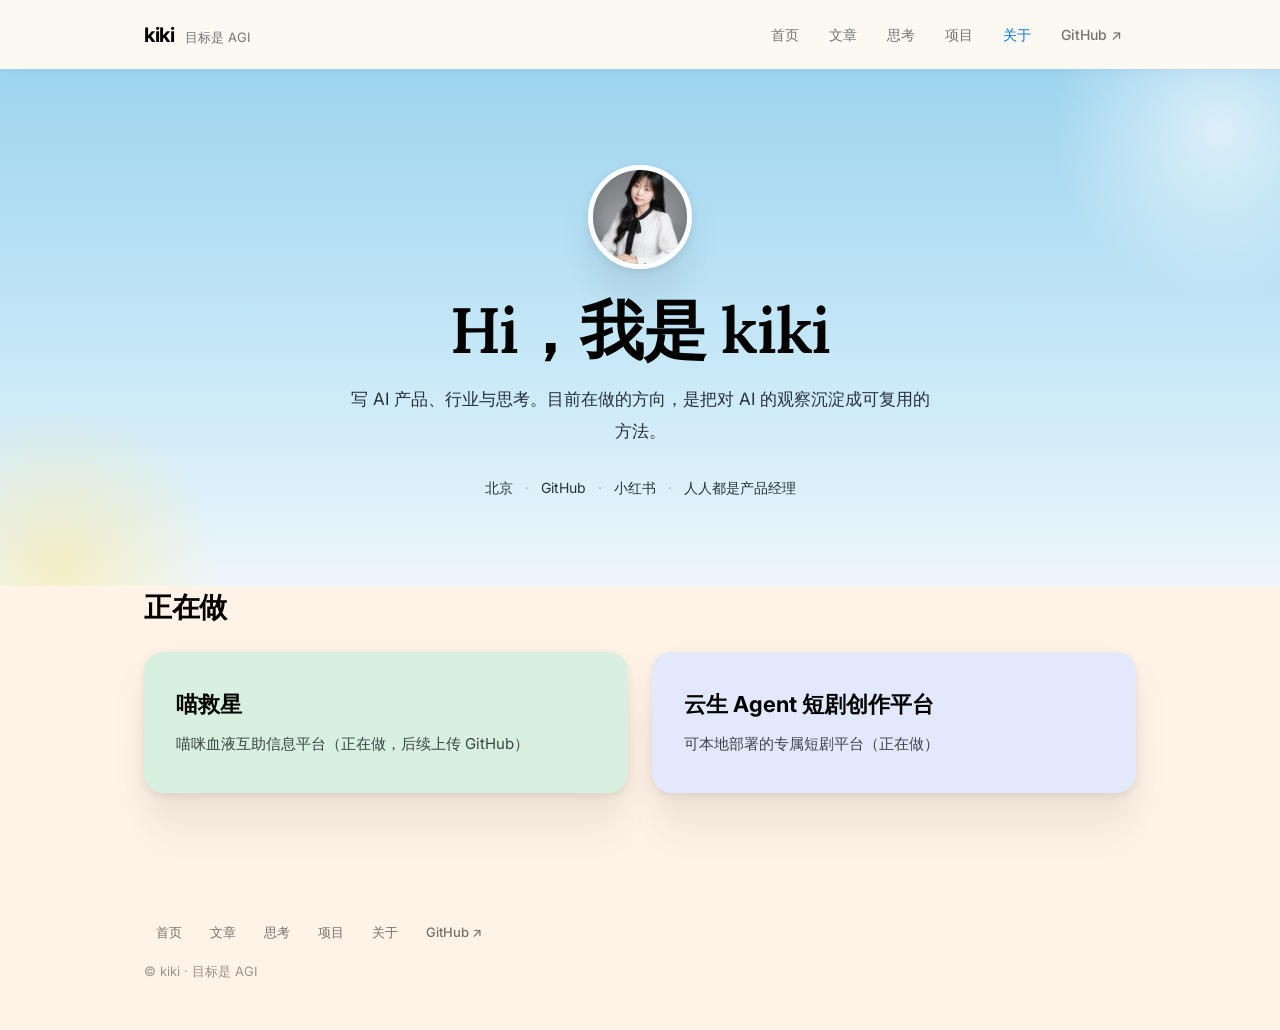
==== commit e24d700a: "refine: 关于页改为天蓝 hero + 粉彩色块（对齐 Craft Docs 参考风格）" ====
--- a/about/index.html
+++ b/about/index.html
@@ -38,7 +38,7 @@
   <section class="about-work wrap">
     <h2 class="about-h2">正在做</h2>
     <div class="about-work-grid">
-      <div class="about-work-card"><span class="about-dot dot-mint"></span><h3>喵救星</h3><p>喵咪血液互助信息平台（正在做，后续上传 GitHub）</p></div><div class="about-work-card"><span class="about-dot dot-periwinkle"></span><h3>云生 Agent 短剧创作平台</h3><p>可本地部署的专属短剧平台（正在做）</p></div>
+      <div class="about-work-card"><h3>喵救星</h3><p>喵咪血液互助信息平台（正在做，后续上传 GitHub）</p></div><div class="about-work-card"><h3>云生 Agent 短剧创作平台</h3><p>可本地部署的专属短剧平台（正在做）</p></div>
     </div>
   </section>
 </main>
--- a/assets/css/style.css
+++ b/assets/css/style.css
@@ -422,46 +422,64 @@
    ============================================================ */
 body.about-page { background: #fff3e7; }
 body.about-page .site-header {
-  background: rgba(255, 243, 231, 0.86);
+  background: rgba(251, 250, 244, 0.86);
   border-bottom-color: rgba(3, 3, 2, 0.06);
 }
 .about-page .wrap { max-width: 1040px; }
 
-/* —— 顶部身份区：居中、留白 —— */
-.about-top { padding: 96px 0 80px; text-align: center; }
+/* —— 天蓝色 hero —— */
+.about-top {
+  position: relative;
+  overflow: hidden;
+  background: linear-gradient(180deg, #9ed4ef 0%, #c6e8f7 55%, #eef6fb 100%);
+  padding: 96px 0 88px;
+  text-align: center;
+}
+.about-top::before {
+  content: "";
+  position: absolute;
+  right: -110px; top: -110px;
+  width: 340px; height: 340px;
+  border-radius: 50%;
+  background: radial-gradient(circle, rgba(255, 255, 255, 0.6), transparent 70%);
+}
+.about-top::after {
+  content: "";
+  position: absolute;
+  left: -100px; bottom: -140px;
+  width: 320px; height: 320px;
+  border-radius: 50%;
+  background: radial-gradient(circle, rgba(253, 233, 155, 0.55), transparent 70%);
+}
+.about-top-inner { position: relative; z-index: 1; }
+
 .about-avatar {
-  width: 96px;
-  height: 96px;
+  width: 104px;
+  height: 104px;
   border-radius: 50%;
   overflow: hidden;
-  margin: 0 auto 30px;
-  box-shadow:
-    0 0 0 4px #fff,
-    0 0 0 7px rgba(155, 216, 169, 0.5),
-    rgba(0, 0, 0, 0.01) 0 50px 40px 0,
-    rgba(0, 0, 0, 0.02) 0 50px 40px 0,
-    rgba(0, 0, 0, 0.05) 0 20px 40px 0,
-    rgba(0, 0, 0, 0.08) 0 3px 10px 0;
+  margin: 0 auto 28px;
+  border: 5px solid #fff;
+  box-shadow: rgba(0, 0, 0, 0.01) 0 50px 40px 0, rgba(0, 0, 0, 0.02) 0 50px 40px 0, rgba(0, 0, 0, 0.05) 0 20px 40px 0, rgba(0, 0, 0, 0.08) 0 3px 10px 0;
 }
 .about-avatar img { width: 100%; height: 100%; object-fit: cover; }
 
 .about-title {
   font-family: 'Lora', var(--font-serif);
-  font-size: clamp(40px, 6vw, 56px);
+  font-size: clamp(42px, 6.5vw, 64px);
   font-weight: 600;
-  line-height: 1.08;
+  line-height: 1.05;
   letter-spacing: -0.02em;
   color: #030302;
   margin: 0 0 20px;
 }
 .about-lead {
-  max-width: 560px;
+  max-width: 580px;
   margin: 0 auto 30px;
   font-size: 17px;
   line-height: 1.85;
-  color: #41413f;
-}
-
+  color: #24303a;
+}
 .about-meta {
   display: flex;
   justify-content: center;
@@ -471,11 +489,11 @@
   font-size: 14px;
 }
 .about-meta span,
-.about-meta a { color: #41413f; }
-.about-meta a:hover { color: #0087ff; text-decoration: underline; }
-.about-meta .sep { color: #d8d3c8; }
-
-/* —— 正在做：两个大块左右排列 —— */
+.about-meta a { color: #24303a; }
+.about-meta a:hover { color: #0060c0; text-decoration: underline; }
+.about-meta .sep { color: rgba(3, 3, 2, 0.25); }
+
+/* —— 正在做：两个粉彩色块左右排列 —— */
 .about-work { padding: 0 24px 96px; }
 .about-h2 {
   font-family: 'Lora', var(--font-serif);
@@ -491,34 +509,22 @@
   gap: 24px;
 }
 .about-work-card {
-  background: #fff;
   border-radius: 20px;
-  padding: 32px;
-  box-shadow:
-    rgba(0, 0, 0, 0.01) 0 50px 40px 0,
-    rgba(0, 0, 0, 0.02) 0 50px 40px 0,
-    rgba(0, 0, 0, 0.05) 0 20px 40px 0,
-    rgba(0, 0, 0, 0.08) 0 3px 10px 0;
-}
-.about-dot {
-  display: inline-block;
-  width: 10px;
-  height: 10px;
-  border-radius: 50%;
-  margin-bottom: 18px;
-}
-.dot-mint { background: #9bd8a9; }
-.dot-periwinkle { background: #b8caf5; }
+  padding: 36px 32px;
+  box-shadow: rgba(0, 0, 0, 0.01) 0 50px 40px 0, rgba(0, 0, 0, 0.02) 0 50px 40px 0, rgba(0, 0, 0, 0.05) 0 20px 40px 0, rgba(0, 0, 0, 0.08) 0 3px 10px 0;
+}
+.about-work-card:nth-child(1) { background: #d8f0df; }
+.about-work-card:nth-child(2) { background: #e2e9fc; }
 .about-work-card h3 {
-  font-size: 20px;
+  font-size: 22px;
   font-weight: 700;
   color: #030302;
-  margin: 0 0 8px;
+  margin: 0 0 10px;
 }
 .about-work-card p {
   font-size: 15px;
   line-height: 1.7;
-  color: #5b5a56;
+  color: #3c4347;
   margin: 0;
 }
 
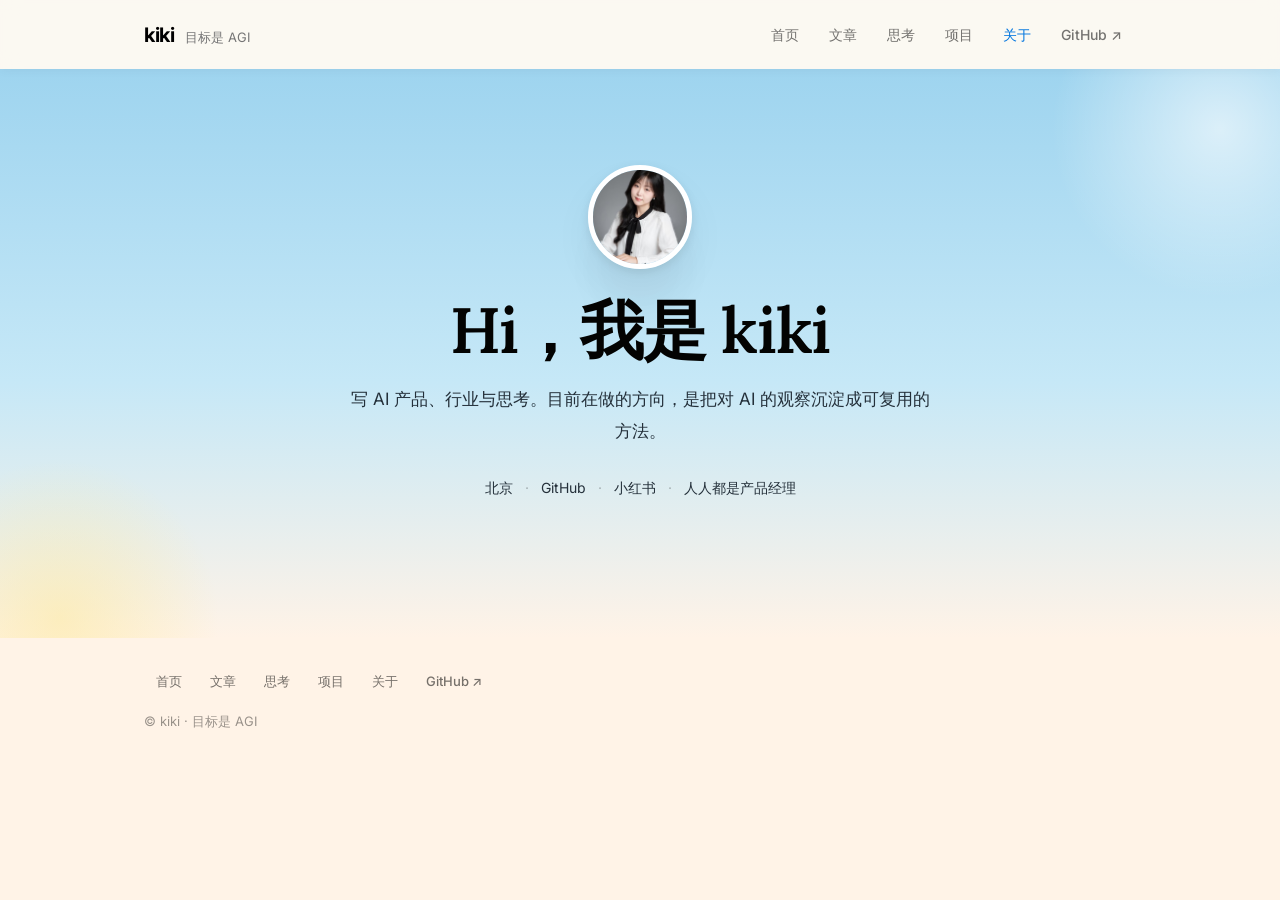
==== commit 378ad146: "refine: 关于页移除「正在做」项目块（与项目页重复）" ====
--- a/about/index.html
+++ b/about/index.html
@@ -34,13 +34,6 @@
       </div>
     </div>
   </section>
-
-  <section class="about-work wrap">
-    <h2 class="about-h2">正在做</h2>
-    <div class="about-work-grid">
-      <div class="about-work-card"><h3>喵救星</h3><p>喵咪血液互助信息平台（正在做，后续上传 GitHub）</p></div><div class="about-work-card"><h3>云生 Agent 短剧创作平台</h3><p>可本地部署的专属短剧平台（正在做）</p></div>
-    </div>
-  </section>
 </main>
 <footer class="site-footer">
   <div class="wrap">
--- a/assets/css/style.css
+++ b/assets/css/style.css
@@ -431,8 +431,8 @@
 .about-top {
   position: relative;
   overflow: hidden;
-  background: linear-gradient(180deg, #9ed4ef 0%, #c6e8f7 55%, #eef6fb 100%);
-  padding: 96px 0 88px;
+  background: linear-gradient(180deg, #9ed4ef 0%, #c6e8f7 55%, #fff3e7 100%);
+  padding: 96px 0 140px;
   text-align: center;
 }
 .about-top::before {
@@ -493,43 +493,6 @@
 .about-meta a:hover { color: #0060c0; text-decoration: underline; }
 .about-meta .sep { color: rgba(3, 3, 2, 0.25); }
 
-/* —— 正在做：两个粉彩色块左右排列 —— */
-.about-work { padding: 0 24px 96px; }
-.about-h2 {
-  font-family: 'Lora', var(--font-serif);
-  font-size: 28px;
-  font-weight: 600;
-  letter-spacing: -0.01em;
-  color: #030302;
-  margin: 0 0 24px;
-}
-.about-work-grid {
-  display: grid;
-  grid-template-columns: repeat(2, 1fr);
-  gap: 24px;
-}
-.about-work-card {
-  border-radius: 20px;
-  padding: 36px 32px;
-  box-shadow: rgba(0, 0, 0, 0.01) 0 50px 40px 0, rgba(0, 0, 0, 0.02) 0 50px 40px 0, rgba(0, 0, 0, 0.05) 0 20px 40px 0, rgba(0, 0, 0, 0.08) 0 3px 10px 0;
-}
-.about-work-card:nth-child(1) { background: #d8f0df; }
-.about-work-card:nth-child(2) { background: #e2e9fc; }
-.about-work-card h3 {
-  font-size: 22px;
-  font-weight: 700;
-  color: #030302;
-  margin: 0 0 10px;
-}
-.about-work-card p {
-  font-size: 15px;
-  line-height: 1.7;
-  color: #3c4347;
-  margin: 0;
-}
-
 @media (max-width: 720px) {
-  .about-top { padding: 64px 0 60px; }
-  .about-work { padding-bottom: 64px; }
-  .about-work-grid { grid-template-columns: 1fr; }
-}
+  .about-top { padding: 64px 0 100px; }
+}
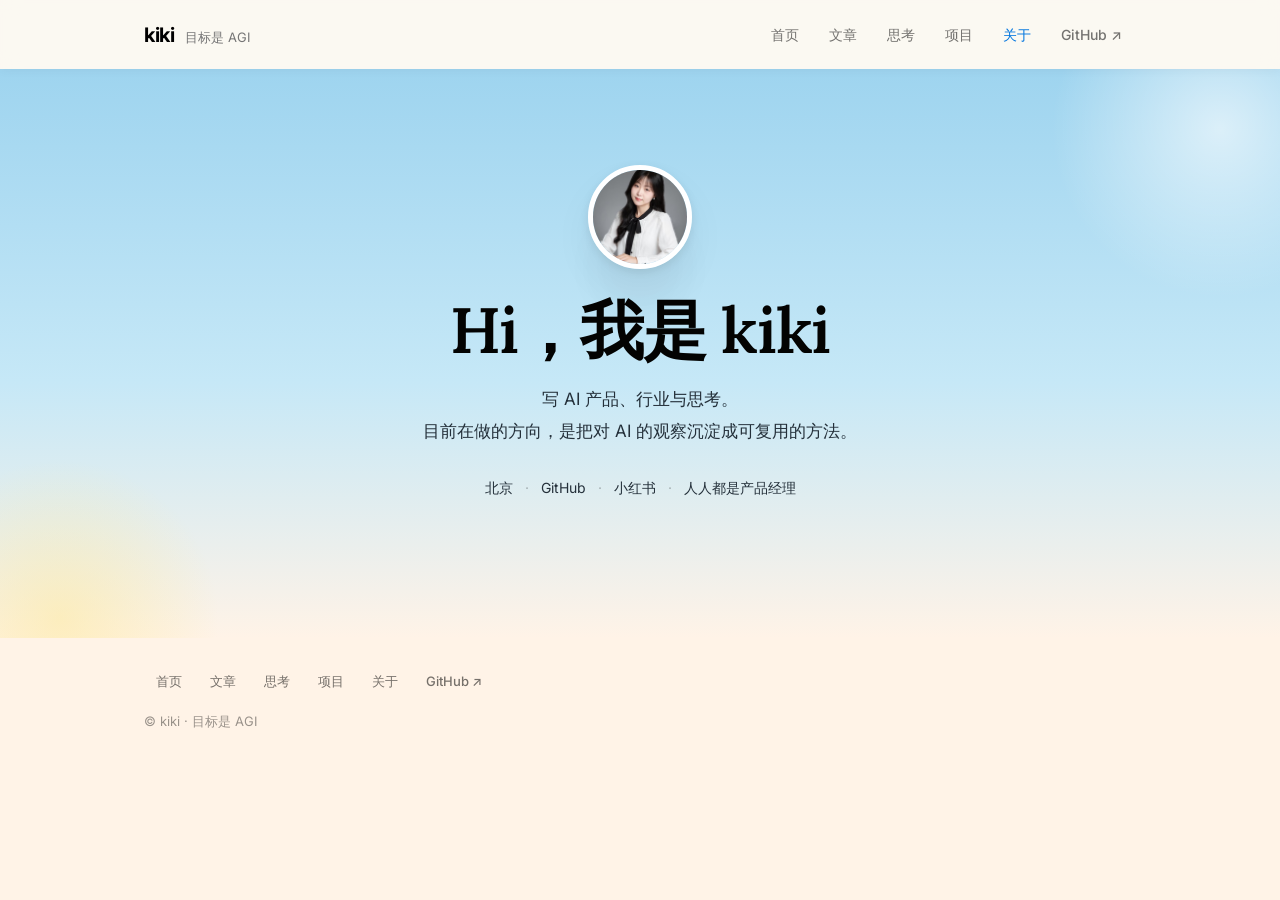
==== commit c8c6a226: "refine: 关于页介绍改为两句话两行显示" ====
--- a/about/index.html
+++ b/about/index.html
@@ -28,7 +28,7 @@
     <div class="wrap about-top-inner">
       <div class="about-avatar"><img src="../assets/images/avatar.jpg" alt="kiki"></div>
       <h1 class="about-title">Hi，我是 kiki</h1>
-      <p class="about-lead">写 AI 产品、行业与思考。目前在做的方向，是把对 AI 的观察沉淀成可复用的方法。</p>
+      <p class="about-lead">写 AI 产品、行业与思考。<br>目前在做的方向，是把对 AI 的观察沉淀成可复用的方法。</p>
       <div class="about-meta">
         <span>北京</span><span class="sep">·</span><a href="https://github.com/kiki-lgtm-dot" target="_blank" rel="noopener">GitHub</a><span class="sep">·</span><a href="https://www.xiaohongshu.com/user/profile/5f5466b6000000000100b069" target="_blank" rel="noopener">小红书</a><span class="sep">·</span><a href="https://www.woshipm.com/u/1684835" target="_blank" rel="noopener">人人都是产品经理</a>
       </div>
--- a/assets/css/style.css
+++ b/assets/css/style.css
@@ -474,7 +474,6 @@
   margin: 0 0 20px;
 }
 .about-lead {
-  max-width: 580px;
   margin: 0 auto 30px;
   font-size: 17px;
   line-height: 1.85;
